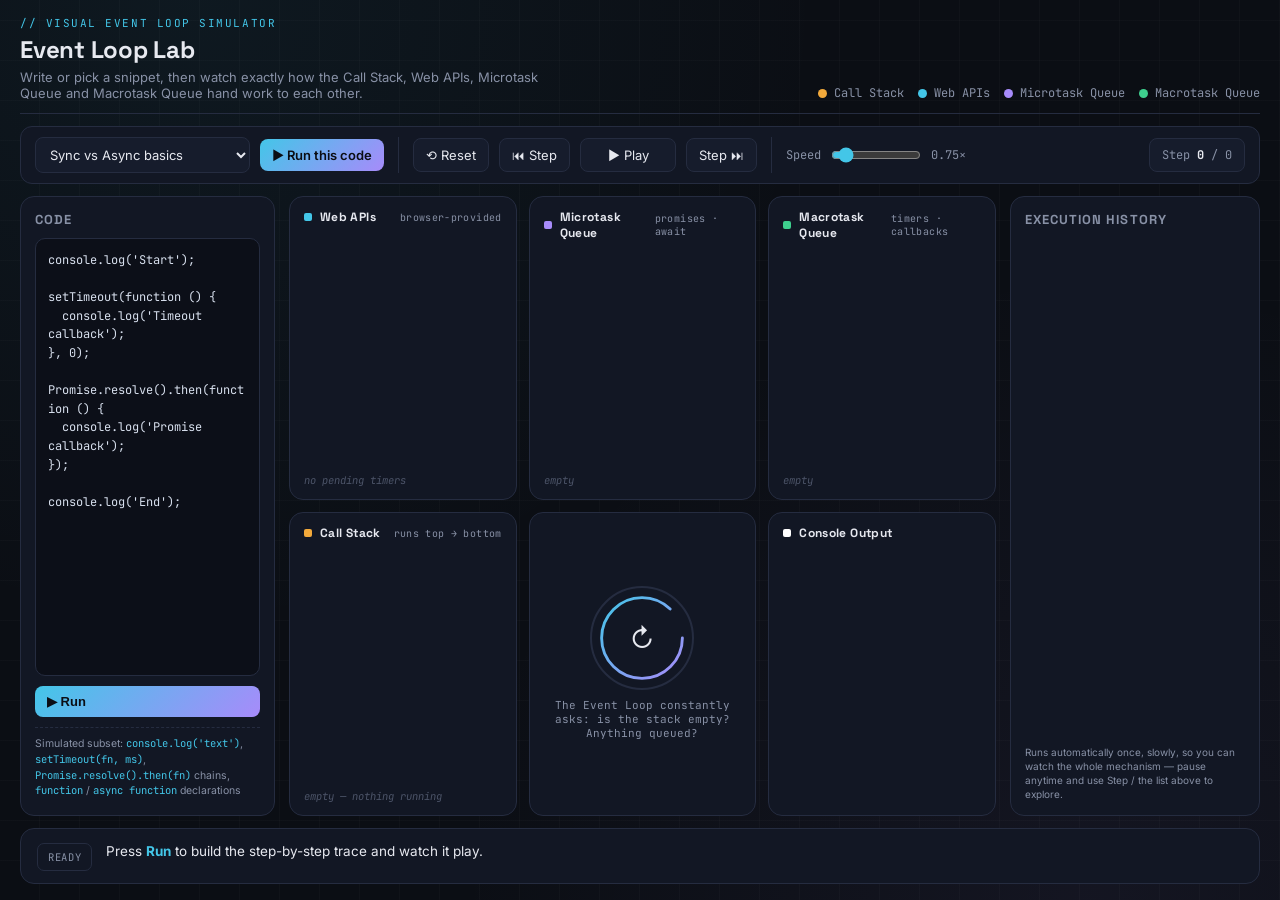
==== index.html @ ffc6bed0 "Event Loop" ====
<!DOCTYPE html>
<html lang="en">
<head>
<meta charset="UTF-8">
<meta name="viewport" content="width=device-width, initial-scale=1.0">
<title>Event Loop Lab — watch JavaScript run, one step at a time</title>
<link rel="icon" type="image/svg+xml" href="data:image/svg+xml,%3Csvg xmlns='http://www.w3.org/2000/svg' viewBox='0 0 64 64'%3E%3Crect width='64' height='64' rx='14' fill='%230B0E14'/%3E%3Cdefs%3E%3ClinearGradient id='g' x1='0' y1='0' x2='1' y2='1'%3E%3Cstop offset='0%25' stop-color='%2343C6E8'/%3E%3Cstop offset='100%25' stop-color='%23A78BFA'/%3E%3C/linearGradient%3E%3C/defs%3E%3Ccircle cx='32' cy='32' r='19' fill='none' stroke='url(%23g)' stroke-width='6' stroke-linecap='round' stroke-dasharray='88 30'/%3E%3Cpath d='M32 11 L40 19 L31 21 Z' fill='%23A78BFA'/%3E%3C/svg%3E">
<style>
@import url('https://fonts.googleapis.com/css2?family=Space+Grotesk:wght@500;600;700&family=Inter:wght@400;500;600&family=JetBrains+Mono:wght@400;500;600&display=swap');

:root{
  --bg:#0B0E14;
  --bg-grid: #0d111a;
  --panel:#121724;
  --panel-2:#161c2c;
  --line:#252c40;
  --text:#E7E9F0;
  --muted:#8891a6;
  --amber:#F2A93B;
  --amber-dim: rgba(242,169,59,0.14);
  --cyan:#43C6E8;
  --cyan-dim: rgba(67,198,232,0.14);
  --violet:#A78BFA;
  --violet-dim: rgba(167,139,250,0.14);
  --teal:#3ECF8E;
  --teal-dim: rgba(62,207,142,0.14);
  --pink:#F2617A;
  --pink-dim: rgba(242,97,122,0.14);
}

*{box-sizing:border-box;}
html,body{margin:0;padding:0;height:100%;}
body{
  background:
    radial-gradient(circle at 15% 0%, rgba(67,198,232,0.06), transparent 45%),
    radial-gradient(circle at 85% 100%, rgba(167,139,250,0.06), transparent 45%),
    repeating-linear-gradient(0deg, transparent 0 39px, rgba(255,255,255,0.02) 39px 40px),
    repeating-linear-gradient(90deg, transparent 0 39px, rgba(255,255,255,0.02) 39px 40px),
    var(--bg);
  color:var(--text);
  font-family:'Inter', sans-serif;
  height:100%;
  overflow:hidden;
  padding:16px 20px;
}

.app{max-width:1500px;margin:0 auto;height:100%;display:flex;flex-direction:column;min-height:0;}

/* ---------- header ---------- */
header.top{
  flex:none;
  display:flex;
  align-items:flex-end;
  justify-content:space-between;
  gap:20px;
  flex-wrap:wrap;
  margin-bottom:12px;
  border-bottom:1px solid var(--line);
  padding-bottom:12px;
}
.brand-eyebrow{
  font-family:'JetBrains Mono', monospace;
  font-size:11px;
  letter-spacing:.14em;
  text-transform:uppercase;
  color:var(--cyan);
  margin:0 0 4px;
}
h1{
  font-family:'Space Grotesk', sans-serif;
  font-size:24px;
  font-weight:700;
  margin:0 0 4px;
  letter-spacing:-0.01em;
}
.tagline{color:var(--muted);font-size:13px;max-width:560px;margin:0;}
.legend{display:flex;gap:14px;flex-wrap:wrap;}
.legend .item{display:flex;align-items:center;gap:7px;font-size:12px;color:var(--muted);font-family:'JetBrains Mono',monospace;}
.legend .dot{width:9px;height:9px;border-radius:50%;flex:none;}

/* ---------- toolbar ---------- */
.toolbar{
  flex:none;
  display:flex;
  align-items:center;
  gap:10px;
  flex-wrap:wrap;
  background:var(--panel);
  border:1px solid var(--line);
  border-radius:12px;
  padding:10px 14px;
  margin-bottom:12px;
}
.toolbar select, .toolbar button, .toolbar input[type=range]{
  font-family:'Inter', sans-serif;
}
select.example-select{
  background:var(--panel-2);
  color:var(--text);
  border:1px solid var(--line);
  border-radius:8px;
  padding:8px 10px;
  font-size:13px;
  max-width:230px;
}
.btn{
  background:var(--panel-2);
  color:var(--text);
  border:1px solid var(--line);
  border-radius:8px;
  padding:8px 12px;
  font-size:13px;
  cursor:pointer;
  display:flex;align-items:center;gap:6px;
  transition:border-color .15s, transform .1s, background .15s;
}
.btn:hover{border-color:var(--cyan);}
.btn:active{transform:scale(0.96);}
.btn:disabled{opacity:.35;cursor:not-allowed;}
.btn.primary{background:linear-gradient(135deg, var(--cyan), var(--violet));color:#0B0E14;font-weight:600;border:none;}
.btn.play{min-width:96px;justify-content:center;}
.toolbar .sep{width:1px;align-self:stretch;background:var(--line);margin:0 4px;}
.speed-wrap{display:flex;align-items:center;gap:8px;font-size:12px;color:var(--muted);font-family:'JetBrains Mono',monospace;}
.speed-wrap input[type=range]{accent-color:var(--cyan);width:90px;}
.step-counter{
  margin-left:auto;
  font-family:'JetBrains Mono', monospace;
  font-size:12px;
  color:var(--muted);
  background:var(--panel-2);
  border:1px solid var(--line);
  border-radius:8px;
  padding:8px 12px;
}
.step-counter b{color:var(--text);}

/* ---------- main layout ---------- */
.main-grid{
  flex:1;
  min-height:0;
  display:grid;
  grid-template-columns:255px 1fr 250px;
  gap:14px;
}
@media (max-width:1180px){
  .main-grid{grid-template-columns:225px 1fr 210px;}
}

.panel-card{
  background:var(--panel);
  border:1px solid var(--line);
  border-radius:14px;
  padding:14px;
  height:100%;
  min-height:0;
  display:flex;
  flex-direction:column;
}
.panel-card h3{
  flex:none;
  font-family:'Space Grotesk',sans-serif;
  font-size:13px;
  text-transform:uppercase;
  letter-spacing:.08em;
  color:var(--muted);
  margin:0 0 10px;
  display:flex;align-items:center;justify-content:space-between;
}

/* code panel */
textarea#codeInput{
  width:100%;
  flex:1;
  min-height:0;
  background:#0c0f18;
  color:#d8e0ee;
  border:1px solid var(--line);
  border-radius:10px;
  font-family:'JetBrains Mono', monospace;
  font-size:12px;
  line-height:1.55;
  padding:12px;
  resize:none;
  tab-size:2;
}
textarea#codeInput:focus{outline:none;border-color:var(--cyan);}
.code-actions{flex:none;display:flex;gap:8px;margin-top:10px;}
.supported-note{
  flex:none;
  margin-top:10px;
  font-size:10.5px;
  color:var(--muted);
  line-height:1.5;
  border-top:1px dashed var(--line);
  padding-top:8px;
  max-height:74px;
  overflow-y:auto;
}
.supported-note code{color:var(--cyan);font-family:'JetBrains Mono',monospace;}
.error-note{
  display:none;
  flex:none;
  margin-top:10px;
  background:var(--pink-dim);
  border:1px solid var(--pink);
  color:#ffd7dd;
  font-size:12px;
  border-radius:8px;
  padding:9px 11px;
}

/* ---------- stage ---------- */
.stage{
  height:100%;
  min-height:0;
  display:grid;
  grid-template-columns:1fr 1fr 1fr;
  grid-template-rows:1fr 1fr;
  gap:12px;
}
.zone{
  background:var(--panel);
  border:1px solid var(--line);
  border-radius:14px;
  padding:12px 14px 14px;
  position:relative;
  min-height:0;
  overflow:hidden;
  display:flex;
  flex-direction:column;
}
.zone::before{
  content:"";
  position:absolute; inset:0;
  opacity:0;
  transition:opacity .5s;
  pointer-events:none;
}
.zone.flash::before{
  opacity:1;
  animation:zoneFlash .7s ease-out;
}
@keyframes zoneFlash{
  0%{opacity:.55;}
  100%{opacity:0;}
}
.zone-callstack::before{background:radial-gradient(circle at 30% 30%, var(--amber-dim), transparent 70%);}
.zone-webapis::before{background:radial-gradient(circle at 30% 30%, var(--cyan-dim), transparent 70%);}
.zone-microtask::before{background:radial-gradient(circle at 30% 30%, var(--violet-dim), transparent 70%);}
.zone-macrotask::before{background:radial-gradient(circle at 30% 30%, var(--teal-dim), transparent 70%);}

.zone h4{
  flex:none;
  font-family:'Space Grotesk',sans-serif;
  font-size:12px;
  letter-spacing:.03em;
  margin:0 0 8px;
  display:flex;align-items:center;gap:8px;
  color:var(--text);
}
.zone h4 .sw{width:8px;height:8px;border-radius:2px;flex:none;}
.zone h4 small{color:var(--muted);font-weight:400;font-size:10px;margin-left:auto;font-family:'JetBrains Mono',monospace;}

.chip-list{
  display:flex;
  gap:7px;
  flex-wrap:wrap;
  align-content:flex-start;
  flex:1;
  min-height:0;
  overflow-y:auto;
  position:relative;
  z-index:1;
}
.chip-list.stack-list{flex-direction:column-reverse;align-items:stretch;flex-wrap:nowrap;}
.chip{
  font-family:'JetBrains Mono', monospace;
  font-size:11.5px;
  padding:7px 10px;
  border-radius:8px;
  border:1px solid;
  background:var(--panel-2);
  white-space:nowrap;
  overflow:hidden;
  text-overflow:ellipsis;
  transition:transform .25s ease, opacity .25s ease;
}
.chip.cs{border-color:var(--amber);color:var(--amber);}
.chip.wa{border-color:var(--cyan);color:var(--cyan);}
.chip.mt{border-color:var(--violet);color:var(--violet);}
.chip.mc{border-color:var(--teal);color:var(--teal);}
.chip-enter{animation:chipIn .32s ease-out;}
.chip-exit{animation:chipOut .32s ease-in forwards;}
@keyframes chipIn{from{opacity:0;transform:translateY(6px) scale(.9);} to{opacity:1;transform:none;}}
@keyframes chipOut{from{opacity:1;transform:none;} to{opacity:0;transform:translateY(-6px) scale(.85);}}

.empty-hint{
  position:absolute;
  left:14px; right:14px; bottom:12px;
  font-size:10.5px;
  color:#4c5468;
  font-family:'JetBrains Mono', monospace;
  font-style:italic;
  z-index:0;
  pointer-events:none;
}

/* event loop hub */
.zone-loop{display:flex;flex-direction:column;align-items:center;justify-content:center;text-align:center;}
.loop-hub{
  width:104px;height:104px;
  border-radius:50%;
  border:2px solid var(--line);
  display:flex;align-items:center;justify-content:center;
  position:relative;
  margin-bottom:8px;
}
.loop-hub svg{position:absolute;inset:0;width:100%;height:100%;}
.loop-hub .ring{
  fill:none;stroke:url(#loopGradient);stroke-width:3;stroke-linecap:round;
  stroke-dasharray:230;
  animation:ringspin 6s linear infinite;
  transform-origin:52px 52px;
}
.loop-hub.pulse .ring{animation-duration:.9s;}
@keyframes ringspin{to{transform:rotate(360deg);}}
.loop-glyph{font-size:26px;position:relative;z-index:2;}
.loop-label{font-family:'JetBrains Mono',monospace;font-size:11px;color:var(--muted);max-width:220px;}

/* console */
.console-out{
  font-family:'JetBrains Mono', monospace;
  font-size:11.5px;
  flex:1;
  min-height:0;
  overflow-y:auto;
  display:flex;flex-direction:column;gap:5px;
  position:relative;z-index:1;
}
.console-line{
  color:#c9d3e8;
  border-left:2px solid var(--line);
  padding:3px 8px;
}
.console-line.latest{border-left-color:var(--teal);animation:lineIn .4s ease-out;}
@keyframes lineIn{from{opacity:0;transform:translateX(-4px);}to{opacity:1;transform:none;}}
.console-line .idx{color:#4c5468;margin-right:6px;}

/* explanation bar */
.explain-bar{
  flex:none;
  margin-top:12px;
  background:var(--panel);
  border:1px solid var(--line);
  border-radius:14px;
  padding:12px 16px;
  display:flex;
  gap:14px;
  align-items:flex-start;
}
.explain-badge{
  flex:none;
  font-family:'JetBrains Mono',monospace;
  font-size:10.5px;
  text-transform:uppercase;
  letter-spacing:.06em;
  padding:6px 10px;
  border-radius:7px;
  border:1px solid var(--line);
  color:var(--muted);
  margin-top:2px;
}
.explain-text{font-size:13.5px;line-height:1.5;}
.explain-text b{color:var(--cyan);}

/* history — now a vertical in-frame column, no page scrolling needed */
.history-panel{grid-column:auto;}
.history-scroll{
  flex:1;
  min-height:0;
  display:flex;
  flex-direction:column;
  gap:6px;
  overflow-y:auto;
  padding-right:2px;
}
.history-item{
  flex:none;
  font-family:'JetBrains Mono',monospace;
  font-size:10.5px;
  line-height:1.4;
  padding:7px 9px;
  border-radius:8px;
  border:1px solid var(--line);
  background:var(--panel-2);
  color:var(--muted);
  cursor:pointer;
  white-space:normal;
  transition:border-color .15s, color .15s, background .15s;
}
.history-item:hover{border-color:var(--cyan);color:var(--text);}
.history-item.active{border-color:var(--cyan);color:var(--text);background:var(--cyan-dim);}
.history-item .h-idx{color:var(--cyan);margin-right:4px;}

.autoplay-note{
  flex:none;
  font-size:10px;
  color:var(--muted);
  margin-top:8px;
  line-height:1.4;
}

/* scrollbars, kept subtle and consistent everywhere */
.console-out::-webkit-scrollbar, .history-scroll::-webkit-scrollbar,
textarea#codeInput::-webkit-scrollbar, .chip-list::-webkit-scrollbar,
.supported-note::-webkit-scrollbar{width:6px;height:6px;}
.console-out::-webkit-scrollbar-thumb, .history-scroll::-webkit-scrollbar-thumb,
textarea#codeInput::-webkit-scrollbar-thumb, .chip-list::-webkit-scrollbar-thumb,
.supported-note::-webkit-scrollbar-thumb{background:var(--line);border-radius:4px;}

/* ---------- small screens: fall back to normal scrolling page ---------- */
@media (max-width:980px){
  html,body{height:auto;}
  body{overflow:auto;}
  .app{height:auto;display:block;}
  .main-grid{display:block;}
  .main-grid > *{margin-bottom:14px;}
  .panel-card{height:auto;}
  textarea#codeInput{min-height:220px;}
  .stage{height:auto;grid-template-columns:1fr;grid-template-rows:none;}
  .zone{min-height:150px;}
  .chip-list{max-height:160px;}
  .console-out{max-height:200px;}
  .history-scroll{max-height:260px;}
}
</style>
</head>
<body>
<div class="app">

  <header class="top">
    <div>
      <p class="brand-eyebrow">// visual event loop simulator</p>
      <h1>Event Loop Lab</h1>
      <p class="tagline">Write or pick a snippet, then watch exactly how the Call Stack, Web APIs, Microtask Queue and Macrotask Queue hand work to each other.</p>
    </div>
    <div class="legend">
      <div class="item"><span class="dot" style="background:var(--amber)"></span>Call Stack</div>
      <div class="item"><span class="dot" style="background:var(--cyan)"></span>Web APIs</div>
      <div class="item"><span class="dot" style="background:var(--violet)"></span>Microtask Queue</div>
      <div class="item"><span class="dot" style="background:var(--teal)"></span>Macrotask Queue</div>
    </div>
  </header>

  <div class="toolbar">
    <select class="example-select" id="exampleSelect"></select>
    <button class="btn primary" id="runBtn">▶ Run this code</button>
    <div class="sep"></div>
    <button class="btn" id="resetBtn" title="Back to step 0">⟲ Reset</button>
    <button class="btn" id="backBtn" title="Step back">⏮ Step</button>
    <button class="btn play" id="playBtn" title="Play / Pause">▶ Play</button>
    <button class="btn" id="fwdBtn" title="Step forward">Step ⏭</button>
    <div class="sep"></div>
    <div class="speed-wrap">
      Speed
      <input type="range" id="speedRange" min="0.5" max="3" step="0.25" value="0.75">
      <span id="speedLabel">0.75×</span>
    </div>
    <div class="step-counter">Step <b id="stepNow">0</b> / <span id="stepTotal">0</span></div>
  </div>

  <div class="main-grid">
    <div class="panel-card">
      <h3>Code</h3>
      <textarea id="codeInput" spellcheck="false"></textarea>
      <div class="code-actions">
        <button class="btn primary" id="runBtn2" style="flex:1;">▶ Run</button>
      </div>
      <div class="error-note" id="errorNote"></div>
      <div class="supported-note">
        Simulated subset: <code>console.log('text')</code>, <code>setTimeout(fn, ms)</code>, <code>Promise.resolve().then(fn)</code> chains,
        <code>function</code> / <code>async function</code> declarations called as <code>name()</code>, and a single <code>await</code> per async function.
        Variables inside <code>console.log</code> are shown as written, not evaluated.
      </div>
    </div>

    <div class="stage">
      <div class="zone zone-webapis">
        <h4><span class="sw" style="background:var(--cyan)"></span>Web APIs<small>browser-provided</small></h4>
        <div class="chip-list" id="waList"></div>
        <div class="empty-hint" id="waEmpty">no pending timers</div>
      </div>
      <div class="zone zone-microtask">
        <h4><span class="sw" style="background:var(--violet)"></span>Microtask Queue<small>promises · await</small></h4>
        <div class="chip-list" id="mtList"></div>
        <div class="empty-hint" id="mtEmpty">empty</div>
      </div>
      <div class="zone zone-macrotask">
        <h4><span class="sw" style="background:var(--teal)"></span>Macrotask Queue<small>timers · callbacks</small></h4>
        <div class="chip-list" id="mcList"></div>
        <div class="empty-hint" id="mcEmpty">empty</div>
      </div>

      <div class="zone zone-callstack">
        <h4><span class="sw" style="background:var(--amber)"></span>Call Stack<small>runs top → bottom</small></h4>
        <div class="chip-list stack-list" id="csList"></div>
        <div class="empty-hint" id="csEmpty">empty — nothing running</div>
      </div>
      <div class="zone zone-loop">
        <div class="loop-hub" id="loopHub">
          <svg viewBox="0 0 104 104">
            <defs>
              <linearGradient id="loopGradient" x1="0" y1="0" x2="1" y2="1">
                <stop offset="0%" stop-color="#43C6E8"/>
                <stop offset="100%" stop-color="#A78BFA"/>
              </linearGradient>
            </defs>
            <circle class="ring" cx="52" cy="52" r="42"></circle>
          </svg>
          <div class="loop-glyph">↻</div>
        </div>
        <div class="loop-label" id="loopLabel">The Event Loop constantly asks: is the stack empty? Anything queued?</div>
      </div>
      <div class="zone zone-console">
        <h4><span class="sw" style="background:#fff"></span>Console Output</h4>
        <div class="console-out" id="consoleOut"></div>
      </div>
    </div>

    <div class="panel-card history-panel">
      <h3>Execution history</h3>
      <div class="history-scroll" id="historyScroll"></div>
      <div class="autoplay-note">Runs automatically once, slowly, so you can watch the whole mechanism — pause anytime and use Step / the list above to explore.</div>
    </div>
  </div>

  <div class="explain-bar">
    <div class="explain-badge" id="explainBadge">Ready</div>
    <div class="explain-text" id="explainText">Pick an example or write your own code, then hit <b>Run</b> to build the step-by-step trace.</div>
  </div>
</div>

<script>
/* ======================================================================
   1. EXAMPLE SNIPPETS
   ====================================================================== */
const examples = [
  {
    name: "Sync vs Async basics",
    code:
`console.log('Start');

setTimeout(function () {
  console.log('Timeout callback');
}, 0);

Promise.resolve().then(function () {
  console.log('Promise callback');
});

console.log('End');`
  },
  {
    name: "Two timers, different delays",
    code:
`console.log('Script start');

setTimeout(function () {
  console.log('Timer A (100ms)');
}, 100);

setTimeout(function () {
  console.log('Timer B (0ms)');
}, 0);

Promise.resolve().then(function () {
  console.log('Promise 1');
});

console.log('Script end');`
  },
  {
    name: "Chained .then() microtasks",
    code:
`console.log('Start');

Promise.resolve().then(function () {
  console.log('then #1');
}).then(function () {
  console.log('then #2');
}).then(function () {
  console.log('then #3');
});

setTimeout(function () {
  console.log('Timeout callback');
}, 0);

console.log('End');`
  },
  {
    name: "async / await flow",
    code:
`console.log('A: script start');

function slow() {
  console.log('B: slow() called');
}

async function main() {
  console.log('C: main() start');
  slow();
  await null;
  console.log('D: main() after await');
}

main();

console.log('E: script end');`
  },
  {
    name: "Everything at once",
    code:
`console.log('1');

setTimeout(function () {
  console.log('2 (timeout)');
}, 0);

Promise.resolve().then(function () {
  console.log('3 (promise)');
}).then(function () {
  console.log('4 (promise chain)');
});

async function task() {
  console.log('5 (async, before await)');
  await null;
  console.log('6 (async, after await)');
}

task();

console.log('7 (sync end)');`
  }
];

/* ======================================================================
   2. TINY, STRING-AWARE PARSER HELPERS
   ====================================================================== */
function findMatchingClose(str, openIdx, openCh, closeCh){
  let depth = 1, i = openIdx + 1, inStr = null;
  while (i < str.length && depth > 0){
    const c = str[i];
    if (inStr){
      if (c === '\\'){ i += 2; continue; }
      if (c === inStr) inStr = null;
      i++; continue;
    }
    if (c === '"' || c === "'" || c === '`'){ inStr = c; i++; continue; }
    if (c === openCh) depth++;
    else if (c === closeCh) depth--;
    i++;
  }
  return i - 1;
}

function splitStatements(code){
  const stmts = [];
  let depth = 0, current = '', inStr = null;
  for (let i = 0; i < code.length; i++){
    const c = code[i];
    if (inStr){
      current += c;
      if (c === '\\'){ current += code[++i] || ''; continue; }
      if (c === inStr) inStr = null;
      continue;
    }
    if (c === '"' || c === "'" || c === '`'){ inStr = c; current += c; continue; }
    if (c === '{' || c === '(' || c === '[') depth++;
    if (c === '}' || c === ')' || c === ']') depth--;
    current += c;
    if (c === ';' && depth === 0){
      const t = current.trim();
      if (t) stmts.push(t);
      current = '';
    } else if (c === '}' && depth === 0){
      let j = i + 1;
      while (j < code.length && /\s/.test(code[j])) j++;
      if (code[j] === '.' || code[j] === ')') continue; // part of a chained call
      const t = current.trim();
      if (t) stmts.push(t);
      current = '';
    }
  }
  const rest = current.trim();
  if (rest) stmts.push(rest);
  return stmts;
}

function matchNamedCall(stmt, name){
  const s = stmt.trim();
  if (!s.startsWith(name + '(')) return null;
  const openIdx = name.length;
  const closeIdx = findMatchingClose(s, openIdx, '(', ')');
  return { argsStr: s.slice(openIdx + 1, closeIdx) };
}

function splitArgs(s){
  const args = [];
  let depth = 0, current = '', inStr = null;
  for (let i = 0; i < s.length; i++){
    const c = s[i];
    if (inStr){
      current += c;
      if (c === '\\'){ current += s[++i] || ''; continue; }
      if (c === inStr) inStr = null;
      continue;
    }
    if (c === '"' || c === "'" || c === '`'){ inStr = c; current += c; continue; }
    if ('([{'.includes(c)) depth++;
    if (')]}'.includes(c)) depth--;
    if (c === ',' && depth === 0){ args.push(current.trim()); current = ''; continue; }
    current += c;
  }
  if (current.trim()) args.push(current.trim());
  return args;
}

function parseCallbackBody(argStr){
  argStr = (argStr || '').trim();
  let m = argStr.match(/^\(?\s*([^()=]*?)\s*\)?\s*=>\s*([\s\S]*)$/);
  if (m){
    let body = m[2].trim();
    if (body.startsWith('{')){
      const inner = body.slice(1, body.lastIndexOf('}'));
      return splitStatements(inner);
    }
    return [body.replace(/;$/, '')];
  }
  m = argStr.match(/^function\s*\(([^)]*)\)\s*\{([\s\S]*)\}$/);
  if (m) return splitStatements(m[2]);
  return [];
}

function isPromiseThenChain(stmt){
  return /^Promise\.(resolve|reject)\s*\(/.test(stmt.trim()) && stmt.includes('.then(');
}

function parseThenChain(stmt){
  let s = stmt.trim().replace(/;$/, '');
  let i = 0;
  const m = s.match(/^Promise\.(resolve|reject)\s*\(/);
  if (m){
    const openIdx = m[0].length - 1;
    i = findMatchingClose(s, openIdx, '(', ')') + 1;
  }
  const chain = [];
  while (true){
    const thenIdx = s.indexOf('.then(', i);
    if (thenIdx < 0) break;
    const openIdx = thenIdx + 5;
    const closeIdx = findMatchingClose(s, openIdx, '(', ')');
    chain.push(parseCallbackBody(s.slice(openIdx + 1, closeIdx)));
    i = closeIdx + 1;
  }
  return chain;
}

function evalLogArg(argStr){
  const t = (argStr || '').trim();
  const m = t.match(/^(['"`])([\s\S]*)\1$/);
  return m ? m[2] : t;
}

function extractFunctions(code){
  const stmts = splitStatements(code);
  const functions = {};
  const mainStmts = [];
  for (const s of stmts){
    let m = s.match(/^async\s+function\s+([A-Za-z_$][\w$]*)\s*\(([^)]*)\)\s*\{([\s\S]*)\}$/);
    if (m){ functions[m[1]] = { isAsync: true, body: splitStatements(m[3]) }; continue; }
    m = s.match(/^function\s+([A-Za-z_$][\w$]*)\s*\(([^)]*)\)\s*\{([\s\S]*)\}$/);
    if (m){ functions[m[1]] = { isAsync: false, body: splitStatements(m[3]) }; continue; }
    mainStmts.push(s);
  }
  return { functions, mainStmts };
}

function validateSyntax(code){
  if (!code || !code.trim()){
    throw new Error('The code editor is empty — write or paste some JavaScript first.');
  }
  const openers = { '(': ')', '[': ']', '{': '}' };
  const closers = { ')': '(', ']': '[', '}': '{' };
  const stackChars = [];
  let inStr = null;
  for (let i = 0; i < code.length; i++){
    const c = code[i];
    if (inStr){
      if (c === '\\'){ i++; continue; }
      if (c === inStr) inStr = null;
      continue;
    }
    if (c === '"' || c === "'" || c === '`'){ inStr = c; continue; }
    if (openers[c]) stackChars.push(c);
    else if (closers[c]){
      const top = stackChars.pop();
      if (top !== closers[c]){
        throw new Error(`Found an unexpected "${c}" — check that every ( [ { has a matching ) ] }.`);
      }
    }
  }
  if (inStr){
    throw new Error('A string is missing its closing quote — check your \' " or ` marks.');
  }
  if (stackChars.length){
    const missing = openers[stackChars[stackChars.length - 1]];
    throw new Error(`Missing a closing "${missing}" somewhere — check that every ( [ { is closed.`);
  }
}

/* ======================================================================
   3. THE SIMULATOR / SCHEDULER
   ====================================================================== */
let stack, webApis, microtaskQ, macrotaskQ, output, steps;
let microtaskRunners, webApiRunners, macrotaskRunners, functionsMap, uidCounter;

function uid(prefix){ return prefix + '_' + (uidCounter++); }

function snapshot(desc, type){
  if (steps.length > 400){
    throw new Error('Simulation stopped — this code looks like it might loop forever. Try simplifying it.');
  }
  steps.push({
    desc, type,
    stack: stack.map(f => ({ ...f })),
    webApis: webApis.map(f => ({ ...f })),
    microtaskQ: microtaskQ.map(f => ({ ...f })),
    macrotaskQ: macrotaskQ.map(f => ({ ...f })),
    output: output.slice()
  });
}

function enqueueMicrotask(label, runFn){
  const id = uid('mt');
  microtaskQ.push({ id, label });
  microtaskRunners.set(id, runFn);
  snapshot(`"${label}" is added to the Microtask Queue.`, 'schedule-microtask');
}

function enqueueMacrotaskViaTimer(label, delay, runFn){
  const id = uid('api');
  webApis.push({ id, label, delay });
  webApiRunners.set(id, runFn);
  snapshot(`setTimeout hands "${label}" to the Web APIs — the browser starts a ${delay}ms timer.`, 'schedule-timer');
}

function runFrame(label, stmts){
  stack.push({ id: uid('f'), label });
  snapshot(`"${label}" begins running on the Call Stack.`, 'push');
  execStatements(stmts, { label, isAsync: false });
  stack.pop();
  snapshot(`"${label}" finishes and is popped off the Call Stack.`, 'pop');
}

function scheduleThenChain(chain, idx){
  if (idx >= chain.length) return;
  const label = `.then #${idx + 1}`;
  enqueueMicrotask(label, () => {
    runFrame(label, chain[idx]);
    scheduleThenChain(chain, idx + 1);
  });
}

function callFunction(name){
  const fn = functionsMap[name];
  stack.push({ id: uid('f'), label: name + '()' });
  snapshot(`"${name}()" is called and pushed onto the Call Stack.`, 'push');
  const suspended = execStatements(fn.body, { label: name + '()', isAsync: fn.isAsync });
  if (!suspended){
    stack.pop();
    snapshot(`"${name}()" finishes and is popped off the Call Stack.`, 'pop');
  }
}

function suspendAndContinue(ctx, remaining){
  const label = ctx.label;
  snapshot(`"${label}" reaches an 'await'. It must pause here until the awaited value settles.`, 'await-hit');
  enqueueMicrotask(label + ' (resume)', () => {
    stack.push({ id: uid('f'), label });
    snapshot(`"${label}" resumes on the Call Stack after the awaited value settles.`, 'push');
    const suspendedAgain = execStatements(remaining, ctx);
    if (!suspendedAgain){
      stack.pop();
      snapshot(`"${label}" completes and is popped off the Call Stack.`, 'pop');
    }
  });
  stack.pop();
  snapshot(`"${label}" suspends and is popped off the Call Stack; the rest of it is queued as a microtask.`, 'pop');
}

function execOne(stmt, ctx){
  stmt = stmt.trim();
  if (!stmt) return;

  const cl = matchNamedCall(stmt, 'console.log');
  if (cl){
    const text = evalLogArg(cl.argsStr);
    output.push(text);
    snapshot(`Runs console.log(${cl.argsStr}) — synchronous, so it prints immediately.`, 'log');
    return;
  }

  const st = matchNamedCall(stmt, 'setTimeout');
  if (st){
    const args = splitArgs(st.argsStr);
    const cbStmts = parseCallbackBody(args[0] || '');
    const delay = parseInt(args[1], 10) || 0;
    const label = `setTimeout ${delay}ms`;
    enqueueMacrotaskViaTimer(label, delay, () => runFrame(label, cbStmts));
    return;
  }

  if (isPromiseThenChain(stmt)){
    scheduleThenChain(parseThenChain(stmt), 0);
    return;
  }

  const callM = stmt.match(/^([A-Za-z_$][\w$]*)\s*\(\s*\)\s*;?$/);
  if (callM && functionsMap[callM[1]]){
    callFunction(callM[1]);
    return;
  }

  snapshot(`Runs: ${stmt.length > 70 ? stmt.slice(0, 70) + '…' : stmt}`, 'other');
}

function execStatements(stmts, ctx){
  for (let i = 0; i < stmts.length; i++){
    const stmt = stmts[i].trim();
    if (ctx.isAsync && /^(?:const|let|var)\s+[\w$]+\s*=\s*await\b|^await\b/.test(stmt)){
      suspendAndContinue(ctx, stmts.slice(i + 1));
      return true;
    }
    execOne(stmt, ctx);
  }
  return false;
}

function eventLoop(){
  let guard = 0;
  while (true){
    guard++;
    if (guard > 1000) throw new Error('Simulation stopped — the event loop seems stuck repeating. Try simplifying the code.');

    if (microtaskQ.length){
      snapshot('The Call Stack is empty, so the Event Loop drains the entire Microtask Queue before anything else.', 'tick');
      while (microtaskQ.length){
        const task = microtaskQ.shift();
        const runner = microtaskRunners.get(task.id);
        microtaskRunners.delete(task.id);
        snapshot(`"${task.label}" is taken off the Microtask Queue and runs on the Call Stack.`, 'dequeue-microtask');
        runner();
      }
      continue;
    }
    if (!macrotaskQ.length && webApis.length){
      webApis.sort((a, b) => a.delay - b.delay);
      const timer = webApis.shift();
      const fn = webApiRunners.get(timer.id);
      webApiRunners.delete(timer.id);
      macrotaskRunners.set(timer.id, fn);
      macrotaskQ.push({ id: timer.id, label: timer.label });
      snapshot(`"${timer.label}"'s timer elapses (${timer.delay}ms). Its callback moves from Web APIs to the Macrotask Queue.`, 'timer-fire');
      continue;
    }
    if (macrotaskQ.length){
      const task = macrotaskQ.shift();
      const runner = macrotaskRunners.get(task.id);
      macrotaskRunners.delete(task.id);
      snapshot(`"${task.label}" is taken off the Macrotask Queue and runs on the Call Stack.`, 'dequeue-macrotask');
      runner();
      continue;
    }
    break;
  }
  snapshot('All queues and the Call Stack are empty — execution is complete.', 'done');
}

function simulate(code){
  stack = []; webApis = []; microtaskQ = []; macrotaskQ = []; output = []; steps = [];
  microtaskRunners = new Map(); webApiRunners = new Map(); macrotaskRunners = new Map();
  functionsMap = {}; uidCounter = 0;

  const { functions, mainStmts } = extractFunctions(code);
  functionsMap = functions;

  stack.push({ id: uid('f'), label: 'Script (global)' });
  snapshot('The script starts. Its global code is pushed onto the Call Stack as the first frame.', 'push');
  execStatements(mainStmts, { label: 'Script (global)', isAsync: false });
  stack.pop();
  snapshot('No synchronous code is left in the global scope — the Call Stack is now empty.', 'pop');

  eventLoop();
  return steps;
}

/* ======================================================================
   4. UI WIRING
   ====================================================================== */
const el = id => document.getElementById(id);
const codeInput = el('codeInput');
const exampleSelect = el('exampleSelect');
const errorNote = el('errorNote');

let trace = [];
let currentIndex = -1;
let playing = false;
let playTimer = null;
let speed = 0.75;
const BASE_INTERVAL = 1500;
let autoplayTimer = null;

const typeInfo = {
  'push':               { label: 'Call Stack',       color: 'var(--amber)', zone: 'zone-callstack' },
  'pop':                { label: 'Call Stack',       color: 'var(--amber)', zone: 'zone-callstack' },
  'await-hit':          { label: 'Call Stack',       color: 'var(--amber)', zone: 'zone-callstack' },
  'log':                { label: 'Console',          color: '#ffffff',      zone: 'zone-console' },
  'schedule-timer':     { label: 'Web APIs',         color: 'var(--cyan)',  zone: 'zone-webapis' },
  'timer-fire':         { label: 'Timer Fired',      color: 'var(--cyan)',  zone: 'zone-macrotask' },
  'schedule-microtask': { label: 'Microtask Queue',  color: 'var(--violet)',zone: 'zone-microtask' },
  'dequeue-microtask':  { label: 'Microtask Queue',  color: 'var(--violet)',zone: 'zone-microtask' },
  'dequeue-macrotask':  { label: 'Macrotask Queue',  color: 'var(--teal)',  zone: 'zone-macrotask' },
  'tick':               { label: 'Event Loop',       color: '#8891a6',      zone: 'zone-loop' },
  'done':               { label: 'Complete',         color: 'var(--teal)',  zone: 'zone-loop' },
  'other':              { label: 'Statement',        color: '#8891a6',      zone: 'zone-callstack' }
};

function populateExamples(){
  exampleSelect.innerHTML = examples.map((e, i) => `<option value="${i}">${e.name}</option>`).join('');
}

function loadExample(idx){
  clearTimeout(autoplayTimer);
  stopPlaying();
  codeInput.value = examples[idx].code;
  trace = [];
  currentIndex = -1;
  errorNote.style.display = 'none';
  renderHistory();
  clearStage();
}

function clearStage(){
  ['csList', 'waList', 'mtList', 'mcList'].forEach(id => { el(id).innerHTML = ''; });
  el('csEmpty').style.display = 'block';
  el('waEmpty').style.display = 'block';
  el('mtEmpty').style.display = 'block';
  el('mcEmpty').style.display = 'block';
  el('consoleOut').innerHTML = '';
  const badge = el('explainBadge');
  badge.textContent = 'Ready';
  badge.style.color = 'var(--muted)';
  badge.style.borderColor = 'var(--line)';
  el('explainText').innerHTML = 'Press <b>Run</b> to build the step-by-step trace and watch it play.';
  el('loopLabel').textContent = 'The Event Loop constantly asks: is the stack empty? Anything queued?';
  updateCounters();
}

function runSimulation(){
  stopPlaying();
  clearTimeout(autoplayTimer);
  try{
    validateSyntax(codeInput.value);
    trace = simulate(codeInput.value);
    errorNote.style.display = 'none';
  }catch(e){
    trace = [];
    currentIndex = -1;
    clearStage();
    errorNote.textContent = '⚠ ' + e.message;
    errorNote.style.display = 'block';
    renderHistory();
    updateCounters();
    return;
  }
  currentIndex = 0;
  renderHistory();
  renderStepAt(0, false);
  // Play the whole mechanism through once automatically, slowly and smoothly,
  // so the person can just watch before taking the controls themselves.
  if (trace.length > 1){
    autoplayTimer = setTimeout(() => startPlaying(), 700);
  }
}

/* ---- diffed chip rendering ---- */
function diffRenderZone(containerId, emptyId, items, chipClass){
  const container = el(containerId);
  const existing = new Map();
  container.querySelectorAll('[data-id]').forEach(node => existing.set(node.dataset.id, node));
  const wanted = new Set(items.map(it => it.id));

  existing.forEach((node, id) => {
    if (!wanted.has(id)){
      node.classList.add('chip-exit');
      setTimeout(() => node.remove(), 320);
    }
  });

  items.forEach(it => {
    let node = existing.get(it.id);
    if (!node){
      node = document.createElement('div');
      node.className = 'chip ' + chipClass + ' chip-enter';
      node.dataset.id = it.id;
      container.appendChild(node);
    }
    node.textContent = it.label + (it.delay !== undefined ? ` (${it.delay}ms)` : '');
    container.appendChild(node); // reorders into place
  });

  el(emptyId).style.display = items.length ? 'none' : 'block';
}

function renderConsole(outputArr){
  const box = el('consoleOut');
  box.innerHTML = outputArr.map((line, i) =>
    `<div class="console-line${i === outputArr.length - 1 ? ' latest' : ''}"><span class="idx">${i + 1}</span>${escapeHtml(line)}</div>`
  ).join('');
  box.scrollTop = box.scrollHeight;
}

function escapeHtml(s){
  return String(s).replace(/[&<>]/g, c => ({'&':'&amp;','<':'&lt;','>':'&gt;'}[c]));
}

function flashZone(zoneClass){
  document.querySelectorAll('.zone').forEach(z => z.classList.remove('flash'));
  if (!zoneClass) return;
  const zone = document.querySelector('.' + zoneClass);
  if (!zone) return;
  void zone.offsetWidth;
  zone.classList.add('flash');
}

function pulseHub(){
  const hub = el('loopHub');
  hub.classList.remove('pulse');
  void hub.offsetWidth;
  hub.classList.add('pulse');
  setTimeout(() => hub.classList.remove('pulse'), 900);
}

function renderStepAt(idx, animate){
  const step = trace[idx];
  if (!step) return;

  diffRenderZone('csList', 'csEmpty', step.stack, 'cs');
  diffRenderZone('waList', 'waEmpty', step.webApis, 'wa');
  diffRenderZone('mtList', 'mtEmpty', step.microtaskQ, 'mt');
  diffRenderZone('mcList', 'mcEmpty', step.macrotaskQ, 'mc');
  renderConsole(step.output);

  const info = typeInfo[step.type] || { label: step.type, color: '#8891a6', zone: null };
  const badge = el('explainBadge');
  badge.textContent = info.label;
  badge.style.color = info.color;
  badge.style.borderColor = info.color;
  el('explainText').textContent = step.desc;
  el('loopLabel').textContent = step.desc;

  if (animate){
    flashZone(info.zone);
    if (['dequeue-microtask','dequeue-macrotask','timer-fire','tick'].includes(step.type)) pulseHub();
  }

  updateCounters();
  highlightHistory(idx);
}

function updateCounters(){
  el('stepNow').textContent = currentIndex + 1 > 0 ? currentIndex + 1 : 0;
  el('stepTotal').textContent = trace.length;
}

function renderHistory(){
  const wrap = el('historyScroll');
  wrap.innerHTML = trace.map((s, i) =>
    `<div class="history-item" data-idx="${i}"><span class="h-idx">${i + 1}.</span>${escapeHtml(s.desc)}</div>`
  ).join('');
  wrap.querySelectorAll('.history-item').forEach(node => {
    node.addEventListener('click', () => {
      clearTimeout(autoplayTimer);
      stopPlaying();
      currentIndex = parseInt(node.dataset.idx, 10);
      renderStepAt(currentIndex, true);
    });
  });
  highlightHistory(currentIndex);
}

function highlightHistory(idx){
  document.querySelectorAll('.history-item').forEach(node => {
    node.classList.toggle('active', parseInt(node.dataset.idx, 10) === idx);
  });
  const active = document.querySelector('.history-item.active');
  if (active) active.scrollIntoView({ inline: 'center', block: 'nearest', behavior: 'smooth' });
}

/* ---- transport controls ---- */
function stepForward(){
  if (currentIndex < trace.length - 1){
    currentIndex++;
    renderStepAt(currentIndex, true);
  } else {
    stopPlaying();
  }
}
function stepBack(){
  if (currentIndex > 0){
    currentIndex--;
    renderStepAt(currentIndex, true);
  }
}
function stopPlaying(){
  playing = false;
  clearTimeout(playTimer);
  el('playBtn').textContent = '▶ Play';
}
function startPlaying(){
  if (!trace.length) return;
  if (currentIndex >= trace.length - 1) currentIndex = 0;
  playing = true;
  el('playBtn').textContent = '⏸ Pause';
  tick();
}
function tick(){
  if (!playing) return;
  renderStepAt(currentIndex, true);
  if (currentIndex >= trace.length - 1){
    stopPlaying();
    return;
  }
  playTimer = setTimeout(() => {
    currentIndex++;
    tick();
  }, BASE_INTERVAL / speed);
}
function togglePlay(){
  if (playing) stopPlaying(); else startPlaying();
}

/* ---- events ---- */
populateExamples();
exampleSelect.addEventListener('change', e => loadExample(parseInt(e.target.value, 10)));
el('runBtn').addEventListener('click', runSimulation);
el('runBtn2').addEventListener('click', runSimulation);
el('resetBtn').addEventListener('click', () => { clearTimeout(autoplayTimer); stopPlaying(); currentIndex = trace.length ? 0 : -1; if (trace.length) renderStepAt(0, false); });
el('backBtn').addEventListener('click', () => { clearTimeout(autoplayTimer); stopPlaying(); stepBack(); });
el('fwdBtn').addEventListener('click', () => { clearTimeout(autoplayTimer); stopPlaying(); stepForward(); });
el('playBtn').addEventListener('click', () => { clearTimeout(autoplayTimer); togglePlay(); });
el('speedRange').addEventListener('input', e => {
  speed = parseFloat(e.target.value);
  el('speedLabel').textContent = speed + '×';
});

loadExample(0);
</script>
</body>
</html>
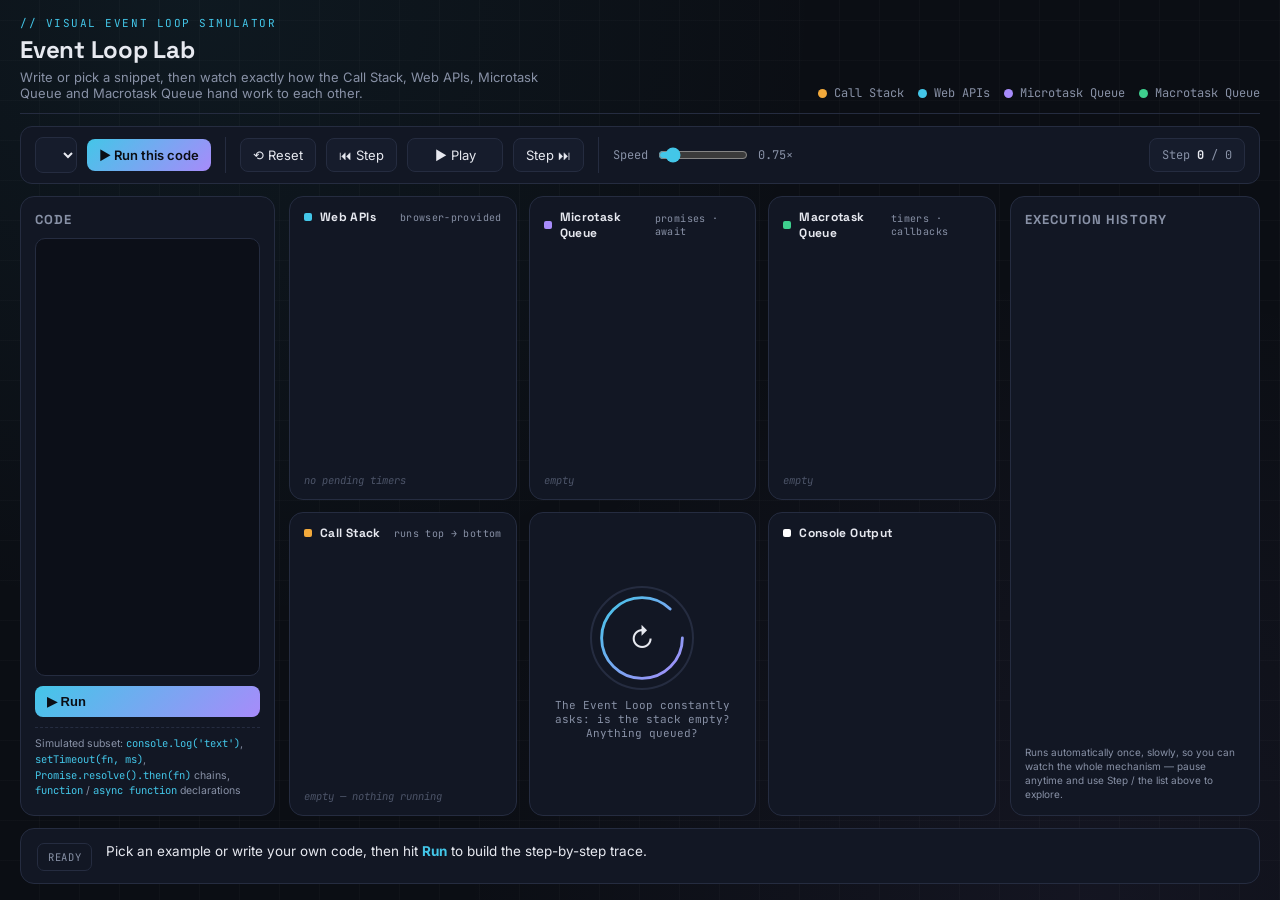
==== commit cbb0f559: "Refactor: Split index.html into HTML, CSS, and JS files" ====
--- a/index.html
+++ b/index.html
@@ -5,435 +5,7 @@
 <meta name="viewport" content="width=device-width, initial-scale=1.0">
 <title>Event Loop Lab — watch JavaScript run, one step at a time</title>
 <link rel="icon" type="image/svg+xml" href="data:image/svg+xml,%3Csvg xmlns='http://www.w3.org/2000/svg' viewBox='0 0 64 64'%3E%3Crect width='64' height='64' rx='14' fill='%230B0E14'/%3E%3Cdefs%3E%3ClinearGradient id='g' x1='0' y1='0' x2='1' y2='1'%3E%3Cstop offset='0%25' stop-color='%2343C6E8'/%3E%3Cstop offset='100%25' stop-color='%23A78BFA'/%3E%3C/linearGradient%3E%3C/defs%3E%3Ccircle cx='32' cy='32' r='19' fill='none' stroke='url(%23g)' stroke-width='6' stroke-linecap='round' stroke-dasharray='88 30'/%3E%3Cpath d='M32 11 L40 19 L31 21 Z' fill='%23A78BFA'/%3E%3C/svg%3E">
-<style>
-@import url('https://fonts.googleapis.com/css2?family=Space+Grotesk:wght@500;600;700&family=Inter:wght@400;500;600&family=JetBrains+Mono:wght@400;500;600&display=swap');
-
-:root{
-  --bg:#0B0E14;
-  --bg-grid: #0d111a;
-  --panel:#121724;
-  --panel-2:#161c2c;
-  --line:#252c40;
-  --text:#E7E9F0;
-  --muted:#8891a6;
-  --amber:#F2A93B;
-  --amber-dim: rgba(242,169,59,0.14);
-  --cyan:#43C6E8;
-  --cyan-dim: rgba(67,198,232,0.14);
-  --violet:#A78BFA;
-  --violet-dim: rgba(167,139,250,0.14);
-  --teal:#3ECF8E;
-  --teal-dim: rgba(62,207,142,0.14);
-  --pink:#F2617A;
-  --pink-dim: rgba(242,97,122,0.14);
-}
-
-*{box-sizing:border-box;}
-html,body{margin:0;padding:0;height:100%;}
-body{
-  background:
-    radial-gradient(circle at 15% 0%, rgba(67,198,232,0.06), transparent 45%),
-    radial-gradient(circle at 85% 100%, rgba(167,139,250,0.06), transparent 45%),
-    repeating-linear-gradient(0deg, transparent 0 39px, rgba(255,255,255,0.02) 39px 40px),
-    repeating-linear-gradient(90deg, transparent 0 39px, rgba(255,255,255,0.02) 39px 40px),
-    var(--bg);
-  color:var(--text);
-  font-family:'Inter', sans-serif;
-  height:100%;
-  overflow:hidden;
-  padding:16px 20px;
-}
-
-.app{max-width:1500px;margin:0 auto;height:100%;display:flex;flex-direction:column;min-height:0;}
-
-/* ---------- header ---------- */
-header.top{
-  flex:none;
-  display:flex;
-  align-items:flex-end;
-  justify-content:space-between;
-  gap:20px;
-  flex-wrap:wrap;
-  margin-bottom:12px;
-  border-bottom:1px solid var(--line);
-  padding-bottom:12px;
-}
-.brand-eyebrow{
-  font-family:'JetBrains Mono', monospace;
-  font-size:11px;
-  letter-spacing:.14em;
-  text-transform:uppercase;
-  color:var(--cyan);
-  margin:0 0 4px;
-}
-h1{
-  font-family:'Space Grotesk', sans-serif;
-  font-size:24px;
-  font-weight:700;
-  margin:0 0 4px;
-  letter-spacing:-0.01em;
-}
-.tagline{color:var(--muted);font-size:13px;max-width:560px;margin:0;}
-.legend{display:flex;gap:14px;flex-wrap:wrap;}
-.legend .item{display:flex;align-items:center;gap:7px;font-size:12px;color:var(--muted);font-family:'JetBrains Mono',monospace;}
-.legend .dot{width:9px;height:9px;border-radius:50%;flex:none;}
-
-/* ---------- toolbar ---------- */
-.toolbar{
-  flex:none;
-  display:flex;
-  align-items:center;
-  gap:10px;
-  flex-wrap:wrap;
-  background:var(--panel);
-  border:1px solid var(--line);
-  border-radius:12px;
-  padding:10px 14px;
-  margin-bottom:12px;
-}
-.toolbar select, .toolbar button, .toolbar input[type=range]{
-  font-family:'Inter', sans-serif;
-}
-select.example-select{
-  background:var(--panel-2);
-  color:var(--text);
-  border:1px solid var(--line);
-  border-radius:8px;
-  padding:8px 10px;
-  font-size:13px;
-  max-width:230px;
-}
-.btn{
-  background:var(--panel-2);
-  color:var(--text);
-  border:1px solid var(--line);
-  border-radius:8px;
-  padding:8px 12px;
-  font-size:13px;
-  cursor:pointer;
-  display:flex;align-items:center;gap:6px;
-  transition:border-color .15s, transform .1s, background .15s;
-}
-.btn:hover{border-color:var(--cyan);}
-.btn:active{transform:scale(0.96);}
-.btn:disabled{opacity:.35;cursor:not-allowed;}
-.btn.primary{background:linear-gradient(135deg, var(--cyan), var(--violet));color:#0B0E14;font-weight:600;border:none;}
-.btn.play{min-width:96px;justify-content:center;}
-.toolbar .sep{width:1px;align-self:stretch;background:var(--line);margin:0 4px;}
-.speed-wrap{display:flex;align-items:center;gap:8px;font-size:12px;color:var(--muted);font-family:'JetBrains Mono',monospace;}
-.speed-wrap input[type=range]{accent-color:var(--cyan);width:90px;}
-.step-counter{
-  margin-left:auto;
-  font-family:'JetBrains Mono', monospace;
-  font-size:12px;
-  color:var(--muted);
-  background:var(--panel-2);
-  border:1px solid var(--line);
-  border-radius:8px;
-  padding:8px 12px;
-}
-.step-counter b{color:var(--text);}
-
-/* ---------- main layout ---------- */
-.main-grid{
-  flex:1;
-  min-height:0;
-  display:grid;
-  grid-template-columns:255px 1fr 250px;
-  gap:14px;
-}
-@media (max-width:1180px){
-  .main-grid{grid-template-columns:225px 1fr 210px;}
-}
-
-.panel-card{
-  background:var(--panel);
-  border:1px solid var(--line);
-  border-radius:14px;
-  padding:14px;
-  height:100%;
-  min-height:0;
-  display:flex;
-  flex-direction:column;
-}
-.panel-card h3{
-  flex:none;
-  font-family:'Space Grotesk',sans-serif;
-  font-size:13px;
-  text-transform:uppercase;
-  letter-spacing:.08em;
-  color:var(--muted);
-  margin:0 0 10px;
-  display:flex;align-items:center;justify-content:space-between;
-}
-
-/* code panel */
-textarea#codeInput{
-  width:100%;
-  flex:1;
-  min-height:0;
-  background:#0c0f18;
-  color:#d8e0ee;
-  border:1px solid var(--line);
-  border-radius:10px;
-  font-family:'JetBrains Mono', monospace;
-  font-size:12px;
-  line-height:1.55;
-  padding:12px;
-  resize:none;
-  tab-size:2;
-}
-textarea#codeInput:focus{outline:none;border-color:var(--cyan);}
-.code-actions{flex:none;display:flex;gap:8px;margin-top:10px;}
-.supported-note{
-  flex:none;
-  margin-top:10px;
-  font-size:10.5px;
-  color:var(--muted);
-  line-height:1.5;
-  border-top:1px dashed var(--line);
-  padding-top:8px;
-  max-height:74px;
-  overflow-y:auto;
-}
-.supported-note code{color:var(--cyan);font-family:'JetBrains Mono',monospace;}
-.error-note{
-  display:none;
-  flex:none;
-  margin-top:10px;
-  background:var(--pink-dim);
-  border:1px solid var(--pink);
-  color:#ffd7dd;
-  font-size:12px;
-  border-radius:8px;
-  padding:9px 11px;
-}
-
-/* ---------- stage ---------- */
-.stage{
-  height:100%;
-  min-height:0;
-  display:grid;
-  grid-template-columns:1fr 1fr 1fr;
-  grid-template-rows:1fr 1fr;
-  gap:12px;
-}
-.zone{
-  background:var(--panel);
-  border:1px solid var(--line);
-  border-radius:14px;
-  padding:12px 14px 14px;
-  position:relative;
-  min-height:0;
-  overflow:hidden;
-  display:flex;
-  flex-direction:column;
-}
-.zone::before{
-  content:"";
-  position:absolute; inset:0;
-  opacity:0;
-  transition:opacity .5s;
-  pointer-events:none;
-}
-.zone.flash::before{
-  opacity:1;
-  animation:zoneFlash .7s ease-out;
-}
-@keyframes zoneFlash{
-  0%{opacity:.55;}
-  100%{opacity:0;}
-}
-.zone-callstack::before{background:radial-gradient(circle at 30% 30%, var(--amber-dim), transparent 70%);}
-.zone-webapis::before{background:radial-gradient(circle at 30% 30%, var(--cyan-dim), transparent 70%);}
-.zone-microtask::before{background:radial-gradient(circle at 30% 30%, var(--violet-dim), transparent 70%);}
-.zone-macrotask::before{background:radial-gradient(circle at 30% 30%, var(--teal-dim), transparent 70%);}
-
-.zone h4{
-  flex:none;
-  font-family:'Space Grotesk',sans-serif;
-  font-size:12px;
-  letter-spacing:.03em;
-  margin:0 0 8px;
-  display:flex;align-items:center;gap:8px;
-  color:var(--text);
-}
-.zone h4 .sw{width:8px;height:8px;border-radius:2px;flex:none;}
-.zone h4 small{color:var(--muted);font-weight:400;font-size:10px;margin-left:auto;font-family:'JetBrains Mono',monospace;}
-
-.chip-list{
-  display:flex;
-  gap:7px;
-  flex-wrap:wrap;
-  align-content:flex-start;
-  flex:1;
-  min-height:0;
-  overflow-y:auto;
-  position:relative;
-  z-index:1;
-}
-.chip-list.stack-list{flex-direction:column-reverse;align-items:stretch;flex-wrap:nowrap;}
-.chip{
-  font-family:'JetBrains Mono', monospace;
-  font-size:11.5px;
-  padding:7px 10px;
-  border-radius:8px;
-  border:1px solid;
-  background:var(--panel-2);
-  white-space:nowrap;
-  overflow:hidden;
-  text-overflow:ellipsis;
-  transition:transform .25s ease, opacity .25s ease;
-}
-.chip.cs{border-color:var(--amber);color:var(--amber);}
-.chip.wa{border-color:var(--cyan);color:var(--cyan);}
-.chip.mt{border-color:var(--violet);color:var(--violet);}
-.chip.mc{border-color:var(--teal);color:var(--teal);}
-.chip-enter{animation:chipIn .32s ease-out;}
-.chip-exit{animation:chipOut .32s ease-in forwards;}
-@keyframes chipIn{from{opacity:0;transform:translateY(6px) scale(.9);} to{opacity:1;transform:none;}}
-@keyframes chipOut{from{opacity:1;transform:none;} to{opacity:0;transform:translateY(-6px) scale(.85);}}
-
-.empty-hint{
-  position:absolute;
-  left:14px; right:14px; bottom:12px;
-  font-size:10.5px;
-  color:#4c5468;
-  font-family:'JetBrains Mono', monospace;
-  font-style:italic;
-  z-index:0;
-  pointer-events:none;
-}
-
-/* event loop hub */
-.zone-loop{display:flex;flex-direction:column;align-items:center;justify-content:center;text-align:center;}
-.loop-hub{
-  width:104px;height:104px;
-  border-radius:50%;
-  border:2px solid var(--line);
-  display:flex;align-items:center;justify-content:center;
-  position:relative;
-  margin-bottom:8px;
-}
-.loop-hub svg{position:absolute;inset:0;width:100%;height:100%;}
-.loop-hub .ring{
-  fill:none;stroke:url(#loopGradient);stroke-width:3;stroke-linecap:round;
-  stroke-dasharray:230;
-  animation:ringspin 6s linear infinite;
-  transform-origin:52px 52px;
-}
-.loop-hub.pulse .ring{animation-duration:.9s;}
-@keyframes ringspin{to{transform:rotate(360deg);}}
-.loop-glyph{font-size:26px;position:relative;z-index:2;}
-.loop-label{font-family:'JetBrains Mono',monospace;font-size:11px;color:var(--muted);max-width:220px;}
-
-/* console */
-.console-out{
-  font-family:'JetBrains Mono', monospace;
-  font-size:11.5px;
-  flex:1;
-  min-height:0;
-  overflow-y:auto;
-  display:flex;flex-direction:column;gap:5px;
-  position:relative;z-index:1;
-}
-.console-line{
-  color:#c9d3e8;
-  border-left:2px solid var(--line);
-  padding:3px 8px;
-}
-.console-line.latest{border-left-color:var(--teal);animation:lineIn .4s ease-out;}
-@keyframes lineIn{from{opacity:0;transform:translateX(-4px);}to{opacity:1;transform:none;}}
-.console-line .idx{color:#4c5468;margin-right:6px;}
-
-/* explanation bar */
-.explain-bar{
-  flex:none;
-  margin-top:12px;
-  background:var(--panel);
-  border:1px solid var(--line);
-  border-radius:14px;
-  padding:12px 16px;
-  display:flex;
-  gap:14px;
-  align-items:flex-start;
-}
-.explain-badge{
-  flex:none;
-  font-family:'JetBrains Mono',monospace;
-  font-size:10.5px;
-  text-transform:uppercase;
-  letter-spacing:.06em;
-  padding:6px 10px;
-  border-radius:7px;
-  border:1px solid var(--line);
-  color:var(--muted);
-  margin-top:2px;
-}
-.explain-text{font-size:13.5px;line-height:1.5;}
-.explain-text b{color:var(--cyan);}
-
-/* history — now a vertical in-frame column, no page scrolling needed */
-.history-panel{grid-column:auto;}
-.history-scroll{
-  flex:1;
-  min-height:0;
-  display:flex;
-  flex-direction:column;
-  gap:6px;
-  overflow-y:auto;
-  padding-right:2px;
-}
-.history-item{
-  flex:none;
-  font-family:'JetBrains Mono',monospace;
-  font-size:10.5px;
-  line-height:1.4;
-  padding:7px 9px;
-  border-radius:8px;
-  border:1px solid var(--line);
-  background:var(--panel-2);
-  color:var(--muted);
-  cursor:pointer;
-  white-space:normal;
-  transition:border-color .15s, color .15s, background .15s;
-}
-.history-item:hover{border-color:var(--cyan);color:var(--text);}
-.history-item.active{border-color:var(--cyan);color:var(--text);background:var(--cyan-dim);}
-.history-item .h-idx{color:var(--cyan);margin-right:4px;}
-
-.autoplay-note{
-  flex:none;
-  font-size:10px;
-  color:var(--muted);
-  margin-top:8px;
-  line-height:1.4;
-}
-
-/* scrollbars, kept subtle and consistent everywhere */
-.console-out::-webkit-scrollbar, .history-scroll::-webkit-scrollbar,
-textarea#codeInput::-webkit-scrollbar, .chip-list::-webkit-scrollbar,
-.supported-note::-webkit-scrollbar{width:6px;height:6px;}
-.console-out::-webkit-scrollbar-thumb, .history-scroll::-webkit-scrollbar-thumb,
-textarea#codeInput::-webkit-scrollbar-thumb, .chip-list::-webkit-scrollbar-thumb,
-.supported-note::-webkit-scrollbar-thumb{background:var(--line);border-radius:4px;}
-
-/* ---------- small screens: fall back to normal scrolling page ---------- */
-@media (max-width:980px){
-  html,body{height:auto;}
-  body{overflow:auto;}
-  .app{height:auto;display:block;}
-  .main-grid{display:block;}
-  .main-grid > *{margin-bottom:14px;}
-  .panel-card{height:auto;}
-  textarea#codeInput{min-height:220px;}
-  .stage{height:auto;grid-template-columns:1fr;grid-template-rows:none;}
-  .zone{min-height:150px;}
-  .chip-list{max-height:160px;}
-  .console-out{max-height:200px;}
-  .history-scroll{max-height:260px;}
-}
-</style>
+<link rel="stylesheet" href="styles.css">
 </head>
 <body>
 <div class="app">
@@ -540,733 +112,8 @@
   </div>
 </div>
 
-<script>
-/* ======================================================================
-   1. EXAMPLE SNIPPETS
-   ====================================================================== */
-const examples = [
-  {
-    name: "Sync vs Async basics",
-    code:
-`console.log('Start');
-
-setTimeout(function () {
-  console.log('Timeout callback');
-}, 0);
-
-Promise.resolve().then(function () {
-  console.log('Promise callback');
-});
-
-console.log('End');`
-  },
-  {
-    name: "Two timers, different delays",
-    code:
-`console.log('Script start');
-
-setTimeout(function () {
-  console.log('Timer A (100ms)');
-}, 100);
-
-setTimeout(function () {
-  console.log('Timer B (0ms)');
-}, 0);
-
-Promise.resolve().then(function () {
-  console.log('Promise 1');
-});
-
-console.log('Script end');`
-  },
-  {
-    name: "Chained .then() microtasks",
-    code:
-`console.log('Start');
-
-Promise.resolve().then(function () {
-  console.log('then #1');
-}).then(function () {
-  console.log('then #2');
-}).then(function () {
-  console.log('then #3');
-});
-
-setTimeout(function () {
-  console.log('Timeout callback');
-}, 0);
-
-console.log('End');`
-  },
-  {
-    name: "async / await flow",
-    code:
-`console.log('A: script start');
-
-function slow() {
-  console.log('B: slow() called');
-}
-
-async function main() {
-  console.log('C: main() start');
-  slow();
-  await null;
-  console.log('D: main() after await');
-}
-
-main();
-
-console.log('E: script end');`
-  },
-  {
-    name: "Everything at once",
-    code:
-`console.log('1');
-
-setTimeout(function () {
-  console.log('2 (timeout)');
-}, 0);
-
-Promise.resolve().then(function () {
-  console.log('3 (promise)');
-}).then(function () {
-  console.log('4 (promise chain)');
-});
-
-async function task() {
-  console.log('5 (async, before await)');
-  await null;
-  console.log('6 (async, after await)');
-}
-
-task();
-
-console.log('7 (sync end)');`
-  }
-];
-
-/* ======================================================================
-   2. TINY, STRING-AWARE PARSER HELPERS
-   ====================================================================== */
-function findMatchingClose(str, openIdx, openCh, closeCh){
-  let depth = 1, i = openIdx + 1, inStr = null;
-  while (i < str.length && depth > 0){
-    const c = str[i];
-    if (inStr){
-      if (c === '\\'){ i += 2; continue; }
-      if (c === inStr) inStr = null;
-      i++; continue;
-    }
-    if (c === '"' || c === "'" || c === '`'){ inStr = c; i++; continue; }
-    if (c === openCh) depth++;
-    else if (c === closeCh) depth--;
-    i++;
-  }
-  return i - 1;
-}
-
-function splitStatements(code){
-  const stmts = [];
-  let depth = 0, current = '', inStr = null;
-  for (let i = 0; i < code.length; i++){
-    const c = code[i];
-    if (inStr){
-      current += c;
-      if (c === '\\'){ current += code[++i] || ''; continue; }
-      if (c === inStr) inStr = null;
-      continue;
-    }
-    if (c === '"' || c === "'" || c === '`'){ inStr = c; current += c; continue; }
-    if (c === '{' || c === '(' || c === '[') depth++;
-    if (c === '}' || c === ')' || c === ']') depth--;
-    current += c;
-    if (c === ';' && depth === 0){
-      const t = current.trim();
-      if (t) stmts.push(t);
-      current = '';
-    } else if (c === '}' && depth === 0){
-      let j = i + 1;
-      while (j < code.length && /\s/.test(code[j])) j++;
-      if (code[j] === '.' || code[j] === ')') continue; // part of a chained call
-      const t = current.trim();
-      if (t) stmts.push(t);
-      current = '';
-    }
-  }
-  const rest = current.trim();
-  if (rest) stmts.push(rest);
-  return stmts;
-}
-
-function matchNamedCall(stmt, name){
-  const s = stmt.trim();
-  if (!s.startsWith(name + '(')) return null;
-  const openIdx = name.length;
-  const closeIdx = findMatchingClose(s, openIdx, '(', ')');
-  return { argsStr: s.slice(openIdx + 1, closeIdx) };
-}
-
-function splitArgs(s){
-  const args = [];
-  let depth = 0, current = '', inStr = null;
-  for (let i = 0; i < s.length; i++){
-    const c = s[i];
-    if (inStr){
-      current += c;
-      if (c === '\\'){ current += s[++i] || ''; continue; }
-      if (c === inStr) inStr = null;
-      continue;
-    }
-    if (c === '"' || c === "'" || c === '`'){ inStr = c; current += c; continue; }
-    if ('([{'.includes(c)) depth++;
-    if (')]}'.includes(c)) depth--;
-    if (c === ',' && depth === 0){ args.push(current.trim()); current = ''; continue; }
-    current += c;
-  }
-  if (current.trim()) args.push(current.trim());
-  return args;
-}
-
-function parseCallbackBody(argStr){
-  argStr = (argStr || '').trim();
-  let m = argStr.match(/^\(?\s*([^()=]*?)\s*\)?\s*=>\s*([\s\S]*)$/);
-  if (m){
-    let body = m[2].trim();
-    if (body.startsWith('{')){
-      const inner = body.slice(1, body.lastIndexOf('}'));
-      return splitStatements(inner);
-    }
-    return [body.replace(/;$/, '')];
-  }
-  m = argStr.match(/^function\s*\(([^)]*)\)\s*\{([\s\S]*)\}$/);
-  if (m) return splitStatements(m[2]);
-  return [];
-}
-
-function isPromiseThenChain(stmt){
-  return /^Promise\.(resolve|reject)\s*\(/.test(stmt.trim()) && stmt.includes('.then(');
-}
-
-function parseThenChain(stmt){
-  let s = stmt.trim().replace(/;$/, '');
-  let i = 0;
-  const m = s.match(/^Promise\.(resolve|reject)\s*\(/);
-  if (m){
-    const openIdx = m[0].length - 1;
-    i = findMatchingClose(s, openIdx, '(', ')') + 1;
-  }
-  const chain = [];
-  while (true){
-    const thenIdx = s.indexOf('.then(', i);
-    if (thenIdx < 0) break;
-    const openIdx = thenIdx + 5;
-    const closeIdx = findMatchingClose(s, openIdx, '(', ')');
-    chain.push(parseCallbackBody(s.slice(openIdx + 1, closeIdx)));
-    i = closeIdx + 1;
-  }
-  return chain;
-}
-
-function evalLogArg(argStr){
-  const t = (argStr || '').trim();
-  const m = t.match(/^(['"`])([\s\S]*)\1$/);
-  return m ? m[2] : t;
-}
-
-function extractFunctions(code){
-  const stmts = splitStatements(code);
-  const functions = {};
-  const mainStmts = [];
-  for (const s of stmts){
-    let m = s.match(/^async\s+function\s+([A-Za-z_$][\w$]*)\s*\(([^)]*)\)\s*\{([\s\S]*)\}$/);
-    if (m){ functions[m[1]] = { isAsync: true, body: splitStatements(m[3]) }; continue; }
-    m = s.match(/^function\s+([A-Za-z_$][\w$]*)\s*\(([^)]*)\)\s*\{([\s\S]*)\}$/);
-    if (m){ functions[m[1]] = { isAsync: false, body: splitStatements(m[3]) }; continue; }
-    mainStmts.push(s);
-  }
-  return { functions, mainStmts };
-}
-
-function validateSyntax(code){
-  if (!code || !code.trim()){
-    throw new Error('The code editor is empty — write or paste some JavaScript first.');
-  }
-  const openers = { '(': ')', '[': ']', '{': '}' };
-  const closers = { ')': '(', ']': '[', '}': '{' };
-  const stackChars = [];
-  let inStr = null;
-  for (let i = 0; i < code.length; i++){
-    const c = code[i];
-    if (inStr){
-      if (c === '\\'){ i++; continue; }
-      if (c === inStr) inStr = null;
-      continue;
-    }
-    if (c === '"' || c === "'" || c === '`'){ inStr = c; continue; }
-    if (openers[c]) stackChars.push(c);
-    else if (closers[c]){
-      const top = stackChars.pop();
-      if (top !== closers[c]){
-        throw new Error(`Found an unexpected "${c}" — check that every ( [ { has a matching ) ] }.`);
-      }
-    }
-  }
-  if (inStr){
-    throw new Error('A string is missing its closing quote — check your \' " or ` marks.');
-  }
-  if (stackChars.length){
-    const missing = openers[stackChars[stackChars.length - 1]];
-    throw new Error(`Missing a closing "${missing}" somewhere — check that every ( [ { is closed.`);
-  }
-}
-
-/* ======================================================================
-   3. THE SIMULATOR / SCHEDULER
-   ====================================================================== */
-let stack, webApis, microtaskQ, macrotaskQ, output, steps;
-let microtaskRunners, webApiRunners, macrotaskRunners, functionsMap, uidCounter;
-
-function uid(prefix){ return prefix + '_' + (uidCounter++); }
-
-function snapshot(desc, type){
-  if (steps.length > 400){
-    throw new Error('Simulation stopped — this code looks like it might loop forever. Try simplifying it.');
-  }
-  steps.push({
-    desc, type,
-    stack: stack.map(f => ({ ...f })),
-    webApis: webApis.map(f => ({ ...f })),
-    microtaskQ: microtaskQ.map(f => ({ ...f })),
-    macrotaskQ: macrotaskQ.map(f => ({ ...f })),
-    output: output.slice()
-  });
-}
-
-function enqueueMicrotask(label, runFn){
-  const id = uid('mt');
-  microtaskQ.push({ id, label });
-  microtaskRunners.set(id, runFn);
-  snapshot(`"${label}" is added to the Microtask Queue.`, 'schedule-microtask');
-}
-
-function enqueueMacrotaskViaTimer(label, delay, runFn){
-  const id = uid('api');
-  webApis.push({ id, label, delay });
-  webApiRunners.set(id, runFn);
-  snapshot(`setTimeout hands "${label}" to the Web APIs — the browser starts a ${delay}ms timer.`, 'schedule-timer');
-}
-
-function runFrame(label, stmts){
-  stack.push({ id: uid('f'), label });
-  snapshot(`"${label}" begins running on the Call Stack.`, 'push');
-  execStatements(stmts, { label, isAsync: false });
-  stack.pop();
-  snapshot(`"${label}" finishes and is popped off the Call Stack.`, 'pop');
-}
-
-function scheduleThenChain(chain, idx){
-  if (idx >= chain.length) return;
-  const label = `.then #${idx + 1}`;
-  enqueueMicrotask(label, () => {
-    runFrame(label, chain[idx]);
-    scheduleThenChain(chain, idx + 1);
-  });
-}
-
-function callFunction(name){
-  const fn = functionsMap[name];
-  stack.push({ id: uid('f'), label: name + '()' });
-  snapshot(`"${name}()" is called and pushed onto the Call Stack.`, 'push');
-  const suspended = execStatements(fn.body, { label: name + '()', isAsync: fn.isAsync });
-  if (!suspended){
-    stack.pop();
-    snapshot(`"${name}()" finishes and is popped off the Call Stack.`, 'pop');
-  }
-}
-
-function suspendAndContinue(ctx, remaining){
-  const label = ctx.label;
-  snapshot(`"${label}" reaches an 'await'. It must pause here until the awaited value settles.`, 'await-hit');
-  enqueueMicrotask(label + ' (resume)', () => {
-    stack.push({ id: uid('f'), label });
-    snapshot(`"${label}" resumes on the Call Stack after the awaited value settles.`, 'push');
-    const suspendedAgain = execStatements(remaining, ctx);
-    if (!suspendedAgain){
-      stack.pop();
-      snapshot(`"${label}" completes and is popped off the Call Stack.`, 'pop');
-    }
-  });
-  stack.pop();
-  snapshot(`"${label}" suspends and is popped off the Call Stack; the rest of it is queued as a microtask.`, 'pop');
-}
-
-function execOne(stmt, ctx){
-  stmt = stmt.trim();
-  if (!stmt) return;
-
-  const cl = matchNamedCall(stmt, 'console.log');
-  if (cl){
-    const text = evalLogArg(cl.argsStr);
-    output.push(text);
-    snapshot(`Runs console.log(${cl.argsStr}) — synchronous, so it prints immediately.`, 'log');
-    return;
-  }
-
-  const st = matchNamedCall(stmt, 'setTimeout');
-  if (st){
-    const args = splitArgs(st.argsStr);
-    const cbStmts = parseCallbackBody(args[0] || '');
-    const delay = parseInt(args[1], 10) || 0;
-    const label = `setTimeout ${delay}ms`;
-    enqueueMacrotaskViaTimer(label, delay, () => runFrame(label, cbStmts));
-    return;
-  }
-
-  if (isPromiseThenChain(stmt)){
-    scheduleThenChain(parseThenChain(stmt), 0);
-    return;
-  }
-
-  const callM = stmt.match(/^([A-Za-z_$][\w$]*)\s*\(\s*\)\s*;?$/);
-  if (callM && functionsMap[callM[1]]){
-    callFunction(callM[1]);
-    return;
-  }
-
-  snapshot(`Runs: ${stmt.length > 70 ? stmt.slice(0, 70) + '…' : stmt}`, 'other');
-}
-
-function execStatements(stmts, ctx){
-  for (let i = 0; i < stmts.length; i++){
-    const stmt = stmts[i].trim();
-    if (ctx.isAsync && /^(?:const|let|var)\s+[\w$]+\s*=\s*await\b|^await\b/.test(stmt)){
-      suspendAndContinue(ctx, stmts.slice(i + 1));
-      return true;
-    }
-    execOne(stmt, ctx);
-  }
-  return false;
-}
-
-function eventLoop(){
-  let guard = 0;
-  while (true){
-    guard++;
-    if (guard > 1000) throw new Error('Simulation stopped — the event loop seems stuck repeating. Try simplifying the code.');
-
-    if (microtaskQ.length){
-      snapshot('The Call Stack is empty, so the Event Loop drains the entire Microtask Queue before anything else.', 'tick');
-      while (microtaskQ.length){
-        const task = microtaskQ.shift();
-        const runner = microtaskRunners.get(task.id);
-        microtaskRunners.delete(task.id);
-        snapshot(`"${task.label}" is taken off the Microtask Queue and runs on the Call Stack.`, 'dequeue-microtask');
-        runner();
-      }
-      continue;
-    }
-    if (!macrotaskQ.length && webApis.length){
-      webApis.sort((a, b) => a.delay - b.delay);
-      const timer = webApis.shift();
-      const fn = webApiRunners.get(timer.id);
-      webApiRunners.delete(timer.id);
-      macrotaskRunners.set(timer.id, fn);
-      macrotaskQ.push({ id: timer.id, label: timer.label });
-      snapshot(`"${timer.label}"'s timer elapses (${timer.delay}ms). Its callback moves from Web APIs to the Macrotask Queue.`, 'timer-fire');
-      continue;
-    }
-    if (macrotaskQ.length){
-      const task = macrotaskQ.shift();
-      const runner = macrotaskRunners.get(task.id);
-      macrotaskRunners.delete(task.id);
-      snapshot(`"${task.label}" is taken off the Macrotask Queue and runs on the Call Stack.`, 'dequeue-macrotask');
-      runner();
-      continue;
-    }
-    break;
-  }
-  snapshot('All queues and the Call Stack are empty — execution is complete.', 'done');
-}
-
-function simulate(code){
-  stack = []; webApis = []; microtaskQ = []; macrotaskQ = []; output = []; steps = [];
-  microtaskRunners = new Map(); webApiRunners = new Map(); macrotaskRunners = new Map();
-  functionsMap = {}; uidCounter = 0;
-
-  const { functions, mainStmts } = extractFunctions(code);
-  functionsMap = functions;
-
-  stack.push({ id: uid('f'), label: 'Script (global)' });
-  snapshot('The script starts. Its global code is pushed onto the Call Stack as the first frame.', 'push');
-  execStatements(mainStmts, { label: 'Script (global)', isAsync: false });
-  stack.pop();
-  snapshot('No synchronous code is left in the global scope — the Call Stack is now empty.', 'pop');
-
-  eventLoop();
-  return steps;
-}
-
-/* ======================================================================
-   4. UI WIRING
-   ====================================================================== */
-const el = id => document.getElementById(id);
-const codeInput = el('codeInput');
-const exampleSelect = el('exampleSelect');
-const errorNote = el('errorNote');
-
-let trace = [];
-let currentIndex = -1;
-let playing = false;
-let playTimer = null;
-let speed = 0.75;
-const BASE_INTERVAL = 1500;
-let autoplayTimer = null;
-
-const typeInfo = {
-  'push':               { label: 'Call Stack',       color: 'var(--amber)', zone: 'zone-callstack' },
-  'pop':                { label: 'Call Stack',       color: 'var(--amber)', zone: 'zone-callstack' },
-  'await-hit':          { label: 'Call Stack',       color: 'var(--amber)', zone: 'zone-callstack' },
-  'log':                { label: 'Console',          color: '#ffffff',      zone: 'zone-console' },
-  'schedule-timer':     { label: 'Web APIs',         color: 'var(--cyan)',  zone: 'zone-webapis' },
-  'timer-fire':         { label: 'Timer Fired',      color: 'var(--cyan)',  zone: 'zone-macrotask' },
-  'schedule-microtask': { label: 'Microtask Queue',  color: 'var(--violet)',zone: 'zone-microtask' },
-  'dequeue-microtask':  { label: 'Microtask Queue',  color: 'var(--violet)',zone: 'zone-microtask' },
-  'dequeue-macrotask':  { label: 'Macrotask Queue',  color: 'var(--teal)',  zone: 'zone-macrotask' },
-  'tick':               { label: 'Event Loop',       color: '#8891a6',      zone: 'zone-loop' },
-  'done':               { label: 'Complete',         color: 'var(--teal)',  zone: 'zone-loop' },
-  'other':              { label: 'Statement',        color: '#8891a6',      zone: 'zone-callstack' }
-};
-
-function populateExamples(){
-  exampleSelect.innerHTML = examples.map((e, i) => `<option value="${i}">${e.name}</option>`).join('');
-}
-
-function loadExample(idx){
-  clearTimeout(autoplayTimer);
-  stopPlaying();
-  codeInput.value = examples[idx].code;
-  trace = [];
-  currentIndex = -1;
-  errorNote.style.display = 'none';
-  renderHistory();
-  clearStage();
-}
-
-function clearStage(){
-  ['csList', 'waList', 'mtList', 'mcList'].forEach(id => { el(id).innerHTML = ''; });
-  el('csEmpty').style.display = 'block';
-  el('waEmpty').style.display = 'block';
-  el('mtEmpty').style.display = 'block';
-  el('mcEmpty').style.display = 'block';
-  el('consoleOut').innerHTML = '';
-  const badge = el('explainBadge');
-  badge.textContent = 'Ready';
-  badge.style.color = 'var(--muted)';
-  badge.style.borderColor = 'var(--line)';
-  el('explainText').innerHTML = 'Press <b>Run</b> to build the step-by-step trace and watch it play.';
-  el('loopLabel').textContent = 'The Event Loop constantly asks: is the stack empty? Anything queued?';
-  updateCounters();
-}
-
-function runSimulation(){
-  stopPlaying();
-  clearTimeout(autoplayTimer);
-  try{
-    validateSyntax(codeInput.value);
-    trace = simulate(codeInput.value);
-    errorNote.style.display = 'none';
-  }catch(e){
-    trace = [];
-    currentIndex = -1;
-    clearStage();
-    errorNote.textContent = '⚠ ' + e.message;
-    errorNote.style.display = 'block';
-    renderHistory();
-    updateCounters();
-    return;
-  }
-  currentIndex = 0;
-  renderHistory();
-  renderStepAt(0, false);
-  // Play the whole mechanism through once automatically, slowly and smoothly,
-  // so the person can just watch before taking the controls themselves.
-  if (trace.length > 1){
-    autoplayTimer = setTimeout(() => startPlaying(), 700);
-  }
-}
-
-/* ---- diffed chip rendering ---- */
-function diffRenderZone(containerId, emptyId, items, chipClass){
-  const container = el(containerId);
-  const existing = new Map();
-  container.querySelectorAll('[data-id]').forEach(node => existing.set(node.dataset.id, node));
-  const wanted = new Set(items.map(it => it.id));
-
-  existing.forEach((node, id) => {
-    if (!wanted.has(id)){
-      node.classList.add('chip-exit');
-      setTimeout(() => node.remove(), 320);
-    }
-  });
-
-  items.forEach(it => {
-    let node = existing.get(it.id);
-    if (!node){
-      node = document.createElement('div');
-      node.className = 'chip ' + chipClass + ' chip-enter';
-      node.dataset.id = it.id;
-      container.appendChild(node);
-    }
-    node.textContent = it.label + (it.delay !== undefined ? ` (${it.delay}ms)` : '');
-    container.appendChild(node); // reorders into place
-  });
-
-  el(emptyId).style.display = items.length ? 'none' : 'block';
-}
-
-function renderConsole(outputArr){
-  const box = el('consoleOut');
-  box.innerHTML = outputArr.map((line, i) =>
-    `<div class="console-line${i === outputArr.length - 1 ? ' latest' : ''}"><span class="idx">${i + 1}</span>${escapeHtml(line)}</div>`
-  ).join('');
-  box.scrollTop = box.scrollHeight;
-}
-
-function escapeHtml(s){
-  return String(s).replace(/[&<>]/g, c => ({'&':'&amp;','<':'&lt;','>':'&gt;'}[c]));
-}
-
-function flashZone(zoneClass){
-  document.querySelectorAll('.zone').forEach(z => z.classList.remove('flash'));
-  if (!zoneClass) return;
-  const zone = document.querySelector('.' + zoneClass);
-  if (!zone) return;
-  void zone.offsetWidth;
-  zone.classList.add('flash');
-}
-
-function pulseHub(){
-  const hub = el('loopHub');
-  hub.classList.remove('pulse');
-  void hub.offsetWidth;
-  hub.classList.add('pulse');
-  setTimeout(() => hub.classList.remove('pulse'), 900);
-}
-
-function renderStepAt(idx, animate){
-  const step = trace[idx];
-  if (!step) return;
-
-  diffRenderZone('csList', 'csEmpty', step.stack, 'cs');
-  diffRenderZone('waList', 'waEmpty', step.webApis, 'wa');
-  diffRenderZone('mtList', 'mtEmpty', step.microtaskQ, 'mt');
-  diffRenderZone('mcList', 'mcEmpty', step.macrotaskQ, 'mc');
-  renderConsole(step.output);
-
-  const info = typeInfo[step.type] || { label: step.type, color: '#8891a6', zone: null };
-  const badge = el('explainBadge');
-  badge.textContent = info.label;
-  badge.style.color = info.color;
-  badge.style.borderColor = info.color;
-  el('explainText').textContent = step.desc;
-  el('loopLabel').textContent = step.desc;
-
-  if (animate){
-    flashZone(info.zone);
-    if (['dequeue-microtask','dequeue-macrotask','timer-fire','tick'].includes(step.type)) pulseHub();
-  }
-
-  updateCounters();
-  highlightHistory(idx);
-}
-
-function updateCounters(){
-  el('stepNow').textContent = currentIndex + 1 > 0 ? currentIndex + 1 : 0;
-  el('stepTotal').textContent = trace.length;
-}
-
-function renderHistory(){
-  const wrap = el('historyScroll');
-  wrap.innerHTML = trace.map((s, i) =>
-    `<div class="history-item" data-idx="${i}"><span class="h-idx">${i + 1}.</span>${escapeHtml(s.desc)}</div>`
-  ).join('');
-  wrap.querySelectorAll('.history-item').forEach(node => {
-    node.addEventListener('click', () => {
-      clearTimeout(autoplayTimer);
-      stopPlaying();
-      currentIndex = parseInt(node.dataset.idx, 10);
-      renderStepAt(currentIndex, true);
-    });
-  });
-  highlightHistory(currentIndex);
-}
-
-function highlightHistory(idx){
-  document.querySelectorAll('.history-item').forEach(node => {
-    node.classList.toggle('active', parseInt(node.dataset.idx, 10) === idx);
-  });
-  const active = document.querySelector('.history-item.active');
-  if (active) active.scrollIntoView({ inline: 'center', block: 'nearest', behavior: 'smooth' });
-}
-
-/* ---- transport controls ---- */
-function stepForward(){
-  if (currentIndex < trace.length - 1){
-    currentIndex++;
-    renderStepAt(currentIndex, true);
-  } else {
-    stopPlaying();
-  }
-}
-function stepBack(){
-  if (currentIndex > 0){
-    currentIndex--;
-    renderStepAt(currentIndex, true);
-  }
-}
-function stopPlaying(){
-  playing = false;
-  clearTimeout(playTimer);
-  el('playBtn').textContent = '▶ Play';
-}
-function startPlaying(){
-  if (!trace.length) return;
-  if (currentIndex >= trace.length - 1) currentIndex = 0;
-  playing = true;
-  el('playBtn').textContent = '⏸ Pause';
-  tick();
-}
-function tick(){
-  if (!playing) return;
-  renderStepAt(currentIndex, true);
-  if (currentIndex >= trace.length - 1){
-    stopPlaying();
-    return;
-  }
-  playTimer = setTimeout(() => {
-    currentIndex++;
-    tick();
-  }, BASE_INTERVAL / speed);
-}
-function togglePlay(){
-  if (playing) stopPlaying(); else startPlaying();
-}
-
-/* ---- events ---- */
-populateExamples();
-exampleSelect.addEventListener('change', e => loadExample(parseInt(e.target.value, 10)));
-el('runBtn').addEventListener('click', runSimulation);
-el('runBtn2').addEventListener('click', runSimulation);
-el('resetBtn').addEventListener('click', () => { clearTimeout(autoplayTimer); stopPlaying(); currentIndex = trace.length ? 0 : -1; if (trace.length) renderStepAt(0, false); });
-el('backBtn').addEventListener('click', () => { clearTimeout(autoplayTimer); stopPlaying(); stepBack(); });
-el('fwdBtn').addEventListener('click', () => { clearTimeout(autoplayTimer); stopPlaying(); stepForward(); });
-el('playBtn').addEventListener('click', () => { clearTimeout(autoplayTimer); togglePlay(); });
-el('speedRange').addEventListener('input', e => {
-  speed = parseFloat(e.target.value);
-  el('speedLabel').textContent = speed + '×';
-});
-
-loadExample(0);
-</script>
+<script src="js/examples.js"></script>
+<script src="js/simulator.js"></script>
+<script src="js/app.js"></script>
 </body>
 </html>
--- a/styles.css
+++ b/styles.css
@@ -0,0 +1,427 @@
+@import url('https://fonts.googleapis.com/css2?family=Space+Grotesk:wght@500;600;700&family=Inter:wght@400;500;600&family=JetBrains+Mono:wght@400;500;600&display=swap');
+
+:root{
+  --bg:#0B0E14;
+  --bg-grid: #0d111a;
+  --panel:#121724;
+  --panel-2:#161c2c;
+  --line:#252c40;
+  --text:#E7E9F0;
+  --muted:#8891a6;
+  --amber:#F2A93B;
+  --amber-dim: rgba(242,169,59,0.14);
+  --cyan:#43C6E8;
+  --cyan-dim: rgba(67,198,232,0.14);
+  --violet:#A78BFA;
+  --violet-dim: rgba(167,139,250,0.14);
+  --teal:#3ECF8E;
+  --teal-dim: rgba(62,207,142,0.14);
+  --pink:#F2617A;
+  --pink-dim: rgba(242,97,122,0.14);
+}
+
+*{box-sizing:border-box;}
+html,body{margin:0;padding:0;height:100%;}
+body{
+  background:
+    radial-gradient(circle at 15% 0%, rgba(67,198,232,0.06), transparent 45%),
+    radial-gradient(circle at 85% 100%, rgba(167,139,250,0.06), transparent 45%),
+    repeating-linear-gradient(0deg, transparent 0 39px, rgba(255,255,255,0.02) 39px 40px),
+    repeating-linear-gradient(90deg, transparent 0 39px, rgba(255,255,255,0.02) 39px 40px),
+    var(--bg);
+  color:var(--text);
+  font-family:'Inter', sans-serif;
+  height:100%;
+  overflow:hidden;
+  padding:16px 20px;
+}
+
+.app{max-width:1500px;margin:0 auto;height:100%;display:flex;flex-direction:column;min-height:0;}
+
+/* ---------- header ---------- */
+header.top{
+  flex:none;
+  display:flex;
+  align-items:flex-end;
+  justify-content:space-between;
+  gap:20px;
+  flex-wrap:wrap;
+  margin-bottom:12px;
+  border-bottom:1px solid var(--line);
+  padding-bottom:12px;
+}
+.brand-eyebrow{
+  font-family:'JetBrains Mono', monospace;
+  font-size:11px;
+  letter-spacing:.14em;
+  text-transform:uppercase;
+  color:var(--cyan);
+  margin:0 0 4px;
+}
+h1{
+  font-family:'Space Grotesk', sans-serif;
+  font-size:24px;
+  font-weight:700;
+  margin:0 0 4px;
+  letter-spacing:-0.01em;
+}
+.tagline{color:var(--muted);font-size:13px;max-width:560px;margin:0;}
+.legend{display:flex;gap:14px;flex-wrap:wrap;}
+.legend .item{display:flex;align-items:center;gap:7px;font-size:12px;color:var(--muted);font-family:'JetBrains Mono',monospace;}
+.legend .dot{width:9px;height:9px;border-radius:50%;flex:none;}
+
+/* ---------- toolbar ---------- */
+.toolbar{
+  flex:none;
+  display:flex;
+  align-items:center;
+  gap:10px;
+  flex-wrap:wrap;
+  background:var(--panel);
+  border:1px solid var(--line);
+  border-radius:12px;
+  padding:10px 14px;
+  margin-bottom:12px;
+}
+.toolbar select, .toolbar button, .toolbar input[type=range]{
+  font-family:'Inter', sans-serif;
+}
+select.example-select{
+  background:var(--panel-2);
+  color:var(--text);
+  border:1px solid var(--line);
+  border-radius:8px;
+  padding:8px 10px;
+  font-size:13px;
+  max-width:230px;
+}
+.btn{
+  background:var(--panel-2);
+  color:var(--text);
+  border:1px solid var(--line);
+  border-radius:8px;
+  padding:8px 12px;
+  font-size:13px;
+  cursor:pointer;
+  display:flex;align-items:center;gap:6px;
+  transition:border-color .15s, transform .1s, background .15s;
+}
+.btn:hover{border-color:var(--cyan);}
+.btn:active{transform:scale(0.96);}
+.btn:disabled{opacity:.35;cursor:not-allowed;}
+.btn.primary{background:linear-gradient(135deg, var(--cyan), var(--violet));color:#0B0E14;font-weight:600;border:none;}
+.btn.play{min-width:96px;justify-content:center;}
+.toolbar .sep{width:1px;align-self:stretch;background:var(--line);margin:0 4px;}
+.speed-wrap{display:flex;align-items:center;gap:8px;font-size:12px;color:var(--muted);font-family:'JetBrains Mono',monospace;}
+.speed-wrap input[type=range]{accent-color:var(--cyan);width:90px;}
+.step-counter{
+  margin-left:auto;
+  font-family:'JetBrains Mono', monospace;
+  font-size:12px;
+  color:var(--muted);
+  background:var(--panel-2);
+  border:1px solid var(--line);
+  border-radius:8px;
+  padding:8px 12px;
+}
+.step-counter b{color:var(--text);}
+
+/* ---------- main layout ---------- */
+.main-grid{
+  flex:1;
+  min-height:0;
+  display:grid;
+  grid-template-columns:255px 1fr 250px;
+  gap:14px;
+}
+@media (max-width:1180px){
+  .main-grid{grid-template-columns:225px 1fr 210px;}
+}
+
+.panel-card{
+  background:var(--panel);
+  border:1px solid var(--line);
+  border-radius:14px;
+  padding:14px;
+  height:100%;
+  min-height:0;
+  display:flex;
+  flex-direction:column;
+}
+.panel-card h3{
+  flex:none;
+  font-family:'Space Grotesk',sans-serif;
+  font-size:13px;
+  text-transform:uppercase;
+  letter-spacing:.08em;
+  color:var(--muted);
+  margin:0 0 10px;
+  display:flex;align-items:center;justify-content:space-between;
+}
+
+/* code panel */
+textarea#codeInput{
+  width:100%;
+  flex:1;
+  min-height:0;
+  background:#0c0f18;
+  color:#d8e0ee;
+  border:1px solid var(--line);
+  border-radius:10px;
+  font-family:'JetBrains Mono', monospace;
+  font-size:12px;
+  line-height:1.55;
+  padding:12px;
+  resize:none;
+  tab-size:2;
+}
+textarea#codeInput:focus{outline:none;border-color:var(--cyan);}
+.code-actions{flex:none;display:flex;gap:8px;margin-top:10px;}
+.supported-note{
+  flex:none;
+  margin-top:10px;
+  font-size:10.5px;
+  color:var(--muted);
+  line-height:1.5;
+  border-top:1px dashed var(--line);
+  padding-top:8px;
+  max-height:74px;
+  overflow-y:auto;
+}
+.supported-note code{color:var(--cyan);font-family:'JetBrains Mono',monospace;}
+.error-note{
+  display:none;
+  flex:none;
+  margin-top:10px;
+  background:var(--pink-dim);
+  border:1px solid var(--pink);
+  color:#ffd7dd;
+  font-size:12px;
+  border-radius:8px;
+  padding:9px 11px;
+}
+
+/* ---------- stage ---------- */
+.stage{
+  height:100%;
+  min-height:0;
+  display:grid;
+  grid-template-columns:1fr 1fr 1fr;
+  grid-template-rows:1fr 1fr;
+  gap:12px;
+}
+.zone{
+  background:var(--panel);
+  border:1px solid var(--line);
+  border-radius:14px;
+  padding:12px 14px 14px;
+  position:relative;
+  min-height:0;
+  overflow:hidden;
+  display:flex;
+  flex-direction:column;
+}
+.zone::before{
+  content:"";
+  position:absolute; inset:0;
+  opacity:0;
+  transition:opacity .5s;
+  pointer-events:none;
+}
+.zone.flash::before{
+  opacity:1;
+  animation:zoneFlash .7s ease-out;
+}
+@keyframes zoneFlash{
+  0%{opacity:.55;}
+  100%{opacity:0;}
+}
+.zone-callstack::before{background:radial-gradient(circle at 30% 30%, var(--amber-dim), transparent 70%);}
+.zone-webapis::before{background:radial-gradient(circle at 30% 30%, var(--cyan-dim), transparent 70%);}
+.zone-microtask::before{background:radial-gradient(circle at 30% 30%, var(--violet-dim), transparent 70%);}
+.zone-macrotask::before{background:radial-gradient(circle at 30% 30%, var(--teal-dim), transparent 70%);}
+
+.zone h4{
+  flex:none;
+  font-family:'Space Grotesk',sans-serif;
+  font-size:12px;
+  letter-spacing:.03em;
+  margin:0 0 8px;
+  display:flex;align-items:center;gap:8px;
+  color:var(--text);
+}
+.zone h4 .sw{width:8px;height:8px;border-radius:2px;flex:none;}
+.zone h4 small{color:var(--muted);font-weight:400;font-size:10px;margin-left:auto;font-family:'JetBrains Mono',monospace;}
+
+.chip-list{
+  display:flex;
+  gap:7px;
+  flex-wrap:wrap;
+  align-content:flex-start;
+  flex:1;
+  min-height:0;
+  overflow-y:auto;
+  position:relative;
+  z-index:1;
+}
+.chip-list.stack-list{flex-direction:column-reverse;align-items:stretch;flex-wrap:nowrap;}
+.chip{
+  font-family:'JetBrains Mono', monospace;
+  font-size:11.5px;
+  padding:7px 10px;
+  border-radius:8px;
+  border:1px solid;
+  background:var(--panel-2);
+  white-space:nowrap;
+  overflow:hidden;
+  text-overflow:ellipsis;
+  transition:transform .25s ease, opacity .25s ease;
+}
+.chip.cs{border-color:var(--amber);color:var(--amber);}
+.chip.wa{border-color:var(--cyan);color:var(--cyan);}
+.chip.mt{border-color:var(--violet);color:var(--violet);}
+.chip.mc{border-color:var(--teal);color:var(--teal);}
+.chip-enter{animation:chipIn .32s ease-out;}
+.chip-exit{animation:chipOut .32s ease-in forwards;}
+@keyframes chipIn{from{opacity:0;transform:translateY(6px) scale(.9);} to{opacity:1;transform:none;}}
+@keyframes chipOut{from{opacity:1;transform:none;} to{opacity:0;transform:translateY(-6px) scale(.85);}}
+
+.empty-hint{
+  position:absolute;
+  left:14px; right:14px; bottom:12px;
+  font-size:10.5px;
+  color:#4c5468;
+  font-family:'JetBrains Mono', monospace;
+  font-style:italic;
+  z-index:0;
+  pointer-events:none;
+}
+
+/* event loop hub */
+.zone-loop{display:flex;flex-direction:column;align-items:center;justify-content:center;text-align:center;}
+.loop-hub{
+  width:104px;height:104px;
+  border-radius:50%;
+  border:2px solid var(--line);
+  display:flex;align-items:center;justify-content:center;
+  position:relative;
+  margin-bottom:8px;
+}
+.loop-hub svg{position:absolute;inset:0;width:100%;height:100%;}
+.loop-hub .ring{
+  fill:none;stroke:url(#loopGradient);stroke-width:3;stroke-linecap:round;
+  stroke-dasharray:230;
+  animation:ringspin 6s linear infinite;
+  transform-origin:52px 52px;
+}
+.loop-hub.pulse .ring{animation-duration:.9s;}
+@keyframes ringspin{to{transform:rotate(360deg);}}
+.loop-glyph{font-size:26px;position:relative;z-index:2;}
+.loop-label{font-family:'JetBrains Mono',monospace;font-size:11px;color:var(--muted);max-width:220px;}
+
+/* console */
+.console-out{
+  font-family:'JetBrains Mono', monospace;
+  font-size:11.5px;
+  flex:1;
+  min-height:0;
+  overflow-y:auto;
+  display:flex;flex-direction:column;gap:5px;
+  position:relative;z-index:1;
+}
+.console-line{
+  color:#c9d3e8;
+  border-left:2px solid var(--line);
+  padding:3px 8px;
+}
+.console-line.latest{border-left-color:var(--teal);animation:lineIn .4s ease-out;}
+@keyframes lineIn{from{opacity:0;transform:translateX(-4px);}to{opacity:1;transform:none;}}
+.console-line .idx{color:#4c5468;margin-right:6px;}
+
+/* explanation bar */
+.explain-bar{
+  flex:none;
+  margin-top:12px;
+  background:var(--panel);
+  border:1px solid var(--line);
+  border-radius:14px;
+  padding:12px 16px;
+  display:flex;
+  gap:14px;
+  align-items:flex-start;
+}
+.explain-badge{
+  flex:none;
+  font-family:'JetBrains Mono',monospace;
+  font-size:10.5px;
+  text-transform:uppercase;
+  letter-spacing:.06em;
+  padding:6px 10px;
+  border-radius:7px;
+  border:1px solid var(--line);
+  color:var(--muted);
+  margin-top:2px;
+}
+.explain-text{font-size:13.5px;line-height:1.5;}
+.explain-text b{color:var(--cyan);}
+
+/* history — now a vertical in-frame column, no page scrolling needed */
+.history-panel{grid-column:auto;}
+.history-scroll{
+  flex:1;
+  min-height:0;
+  display:flex;
+  flex-direction:column;
+  gap:6px;
+  overflow-y:auto;
+  padding-right:2px;
+}
+.history-item{
+  flex:none;
+  font-family:'JetBrains Mono',monospace;
+  font-size:10.5px;
+  line-height:1.4;
+  padding:7px 9px;
+  border-radius:8px;
+  border:1px solid var(--line);
+  background:var(--panel-2);
+  color:var(--muted);
+  cursor:pointer;
+  white-space:normal;
+  transition:border-color .15s, color .15s, background .15s;
+}
+.history-item:hover{border-color:var(--cyan);color:var(--text);}
+.history-item.active{border-color:var(--cyan);color:var(--text);background:var(--cyan-dim);}
+.history-item .h-idx{color:var(--cyan);margin-right:4px;}
+
+.autoplay-note{
+  flex:none;
+  font-size:10px;
+  color:var(--muted);
+  margin-top:8px;
+  line-height:1.4;
+}
+
+/* scrollbars, kept subtle and consistent everywhere */
+.console-out::-webkit-scrollbar, .history-scroll::-webkit-scrollbar,
+textarea#codeInput::-webkit-scrollbar, .chip-list::-webkit-scrollbar,
+.supported-note::-webkit-scrollbar{width:6px;height:6px;}
+.console-out::-webkit-scrollbar-thumb, .history-scroll::-webkit-scrollbar-thumb,
+textarea#codeInput::-webkit-scrollbar-thumb, .chip-list::-webkit-scrollbar-thumb,
+.supported-note::-webkit-scrollbar-thumb{background:var(--line);border-radius:4px;}
+
+/* ---------- small screens: fall back to normal scrolling page ---------- */
+@media (max-width:980px){
+  html,body{height:auto;}
+  body{overflow:auto;}
+  .app{height:auto;display:block;}
+  .main-grid{display:block;}
+  .main-grid > *{margin-bottom:14px;}
+  .panel-card{height:auto;}
+  textarea#codeInput{min-height:220px;}
+  .stage{height:auto;grid-template-columns:1fr;grid-template-rows:none;}
+  .zone{min-height:150px;}
+  .chip-list{max-height:160px;}
+  .console-out{max-height:200px;}
+  .history-scroll{max-height:260px;}
+}
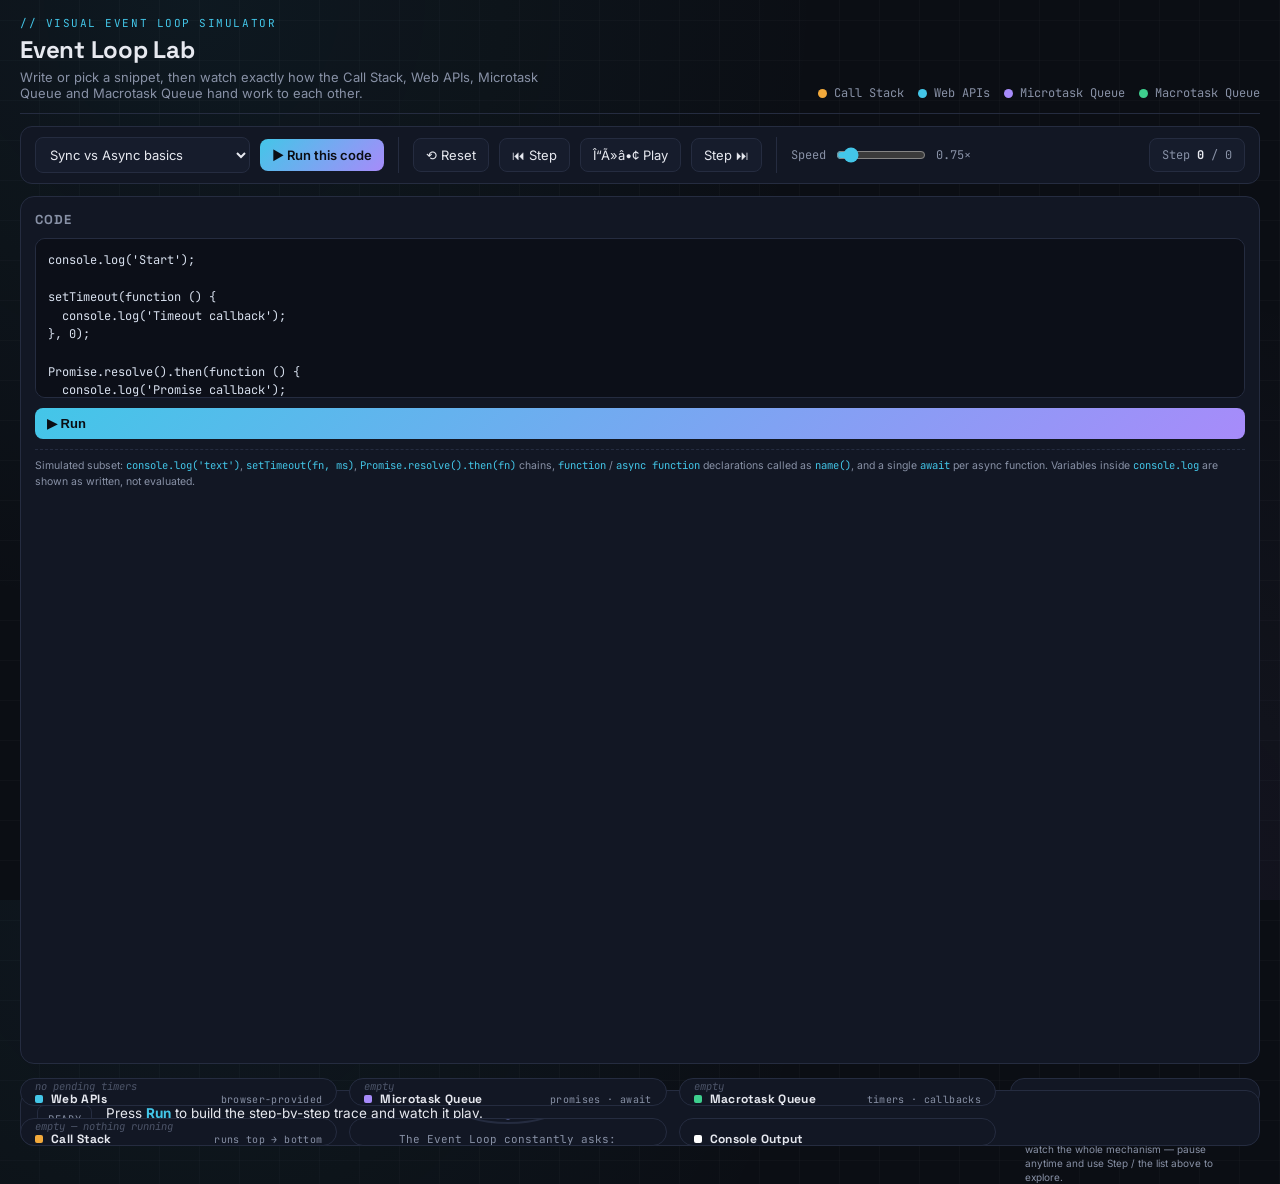
==== commit a14ed93a: "UI: Move Code card to top with full width" ====
--- a/index.html
+++ b/index.html
@@ -41,20 +41,21 @@
     <div class="step-counter">Step <b id="stepNow">0</b> / <span id="stepTotal">0</span></div>
   </div>
 
+  <div class="panel-card code-panel">
+    <h3>Code</h3>
+    <textarea id="codeInput" spellcheck="false"></textarea>
+    <div class="code-actions">
+      <button class="btn primary" id="runBtn2" style="flex:1;">▶ Run</button>
+    </div>
+    <div class="error-note" id="errorNote"></div>
+    <div class="supported-note">
+      Simulated subset: <code>console.log('text')</code>, <code>setTimeout(fn, ms)</code>, <code>Promise.resolve().then(fn)</code> chains,
+      <code>function</code> / <code>async function</code> declarations called as <code>name()</code>, and a single <code>await</code> per async function.
+      Variables inside <code>console.log</code> are shown as written, not evaluated.
+    </div>
+  </div>
+
   <div class="main-grid">
-    <div class="panel-card">
-      <h3>Code</h3>
-      <textarea id="codeInput" spellcheck="false"></textarea>
-      <div class="code-actions">
-        <button class="btn primary" id="runBtn2" style="flex:1;">▶ Run</button>
-      </div>
-      <div class="error-note" id="errorNote"></div>
-      <div class="supported-note">
-        Simulated subset: <code>console.log('text')</code>, <code>setTimeout(fn, ms)</code>, <code>Promise.resolve().then(fn)</code> chains,
-        <code>function</code> / <code>async function</code> declarations called as <code>name()</code>, and a single <code>await</code> per async function.
-        Variables inside <code>console.log</code> are shown as written, not evaluated.
-      </div>
-    </div>
 
     <div class="stage">
       <div class="zone zone-webapis">
--- a/styles.css
+++ b/styles.css
@@ -131,11 +131,16 @@
   flex:1;
   min-height:0;
   display:grid;
-  grid-template-columns:255px 1fr 250px;
+  grid-template-columns:1fr 250px;
   gap:14px;
 }
 @media (max-width:1180px){
-  .main-grid{grid-template-columns:225px 1fr 210px;}
+  .main-grid{grid-template-columns:1fr 210px;}
+}
+
+.code-panel {
+  flex: none;
+  margin-bottom: 14px;
 }
 
 .panel-card{
@@ -162,8 +167,8 @@
 /* code panel */
 textarea#codeInput{
   width:100%;
-  flex:1;
-  min-height:0;
+  flex: none;
+  height:160px;
   background:#0c0f18;
   color:#d8e0ee;
   border:1px solid var(--line);
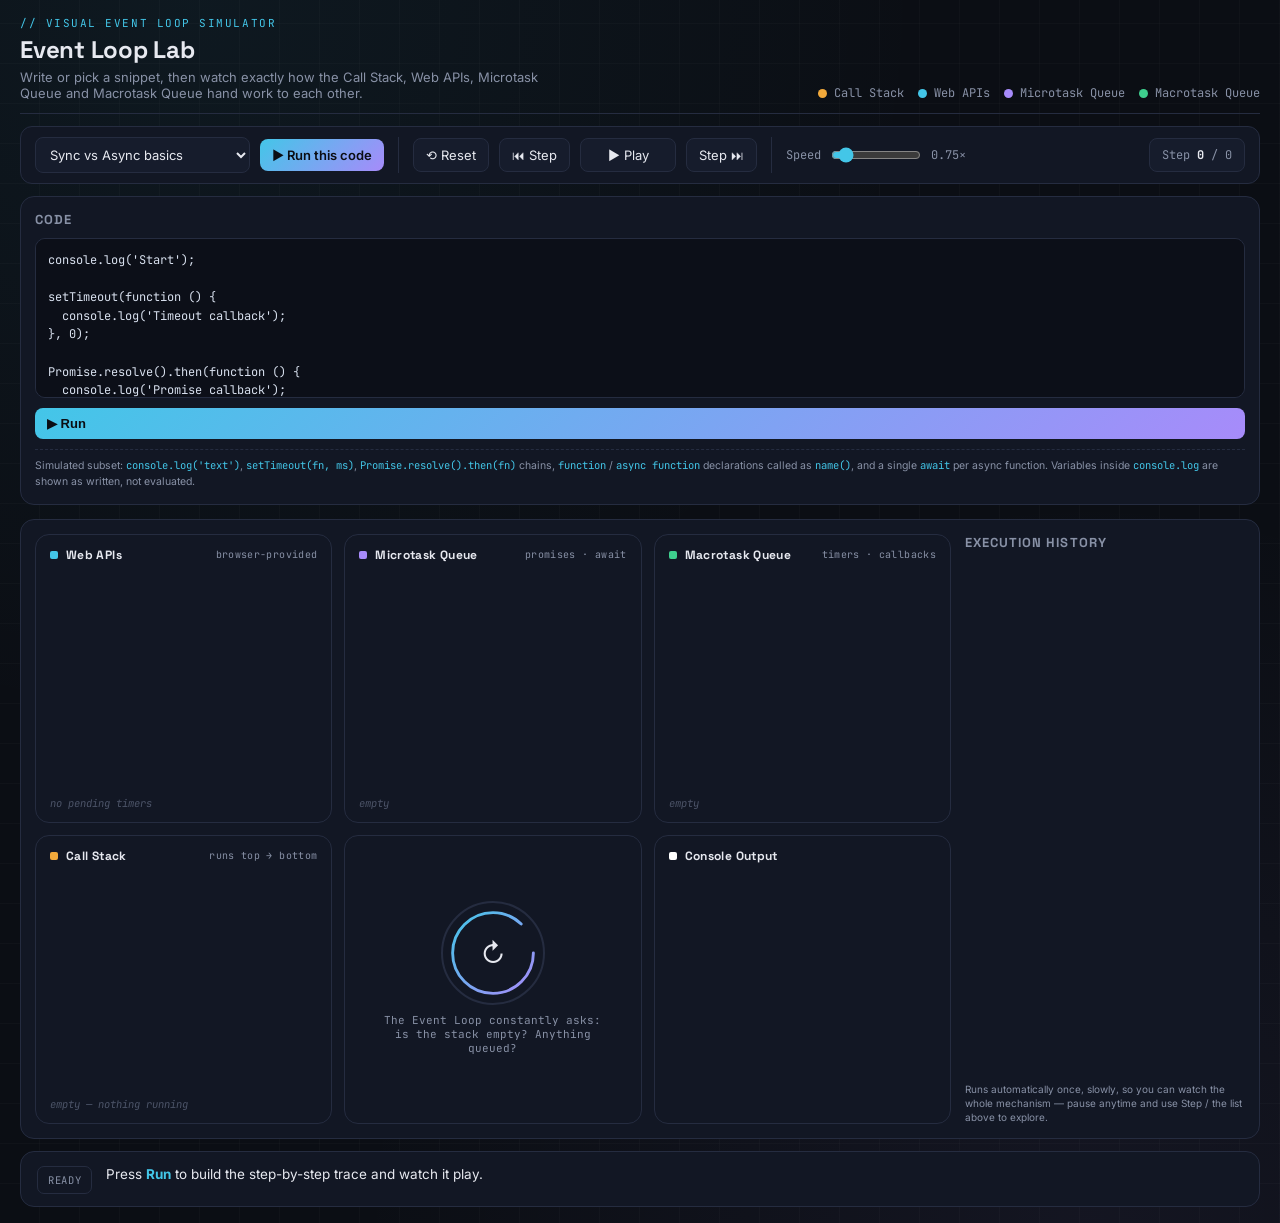
==== commit 4af2ab8b: "UI: Combine Stage and History into a single mechanism card, restore scrolling" ====
--- a/index.html
+++ b/index.html
@@ -100,7 +100,7 @@
       </div>
     </div>
 
-    <div class="panel-card history-panel">
+    <div class="history-panel">
       <h3>Execution history</h3>
       <div class="history-scroll" id="historyScroll"></div>
       <div class="autoplay-note">Runs automatically once, slowly, so you can watch the whole mechanism — pause anytime and use Step / the list above to explore.</div>
--- a/styles.css
+++ b/styles.css
@@ -21,7 +21,7 @@
 }
 
 *{box-sizing:border-box;}
-html,body{margin:0;padding:0;height:100%;}
+html,body{margin:0;padding:0;min-height:100vh;}
 body{
   background:
     radial-gradient(circle at 15% 0%, rgba(67,198,232,0.06), transparent 45%),
@@ -31,12 +31,12 @@
     var(--bg);
   color:var(--text);
   font-family:'Inter', sans-serif;
-  height:100%;
-  overflow:hidden;
+  overflow-x:hidden;
+  overflow-y:auto;
   padding:16px 20px;
 }
 
-.app{max-width:1500px;margin:0 auto;height:100%;display:flex;flex-direction:column;min-height:0;}
+.app{max-width:1500px;margin:0 auto;min-height:100vh;display:flex;flex-direction:column;}
 
 /* ---------- header ---------- */
 header.top{
@@ -128,18 +128,23 @@
 
 /* ---------- main layout ---------- */
 .main-grid{
-  flex:1;
-  min-height:0;
+  background: var(--panel);
+  border: 1px solid var(--line);
+  border-radius: 14px;
+  padding: 14px;
+  width: 100%;
+  height: 620px;
   display:grid;
-  grid-template-columns:1fr 250px;
+  grid-template-columns:1fr 280px;
   gap:14px;
 }
 @media (max-width:1180px){
-  .main-grid{grid-template-columns:1fr 210px;}
+  .main-grid{grid-template-columns:1fr 230px;}
 }
 
 .code-panel {
   flex: none;
+  height: auto;
   margin-bottom: 14px;
 }
 
@@ -370,8 +375,23 @@
 .explain-text{font-size:13.5px;line-height:1.5;}
 .explain-text b{color:var(--cyan);}
 
-/* history — now a vertical in-frame column, no page scrolling needed */
-.history-panel{grid-column:auto;}
+/* history panel */
+.history-panel{
+  grid-column:auto;
+  display:flex;
+  flex-direction:column;
+  min-height:0;
+}
+.history-panel h3{
+  flex:none;
+  font-family:'Space Grotesk',sans-serif;
+  font-size:13px;
+  text-transform:uppercase;
+  letter-spacing:.08em;
+  color:var(--muted);
+  margin:0 0 10px;
+  display:flex;align-items:center;justify-content:space-between;
+}
 .history-scroll{
   flex:1;
   min-height:0;
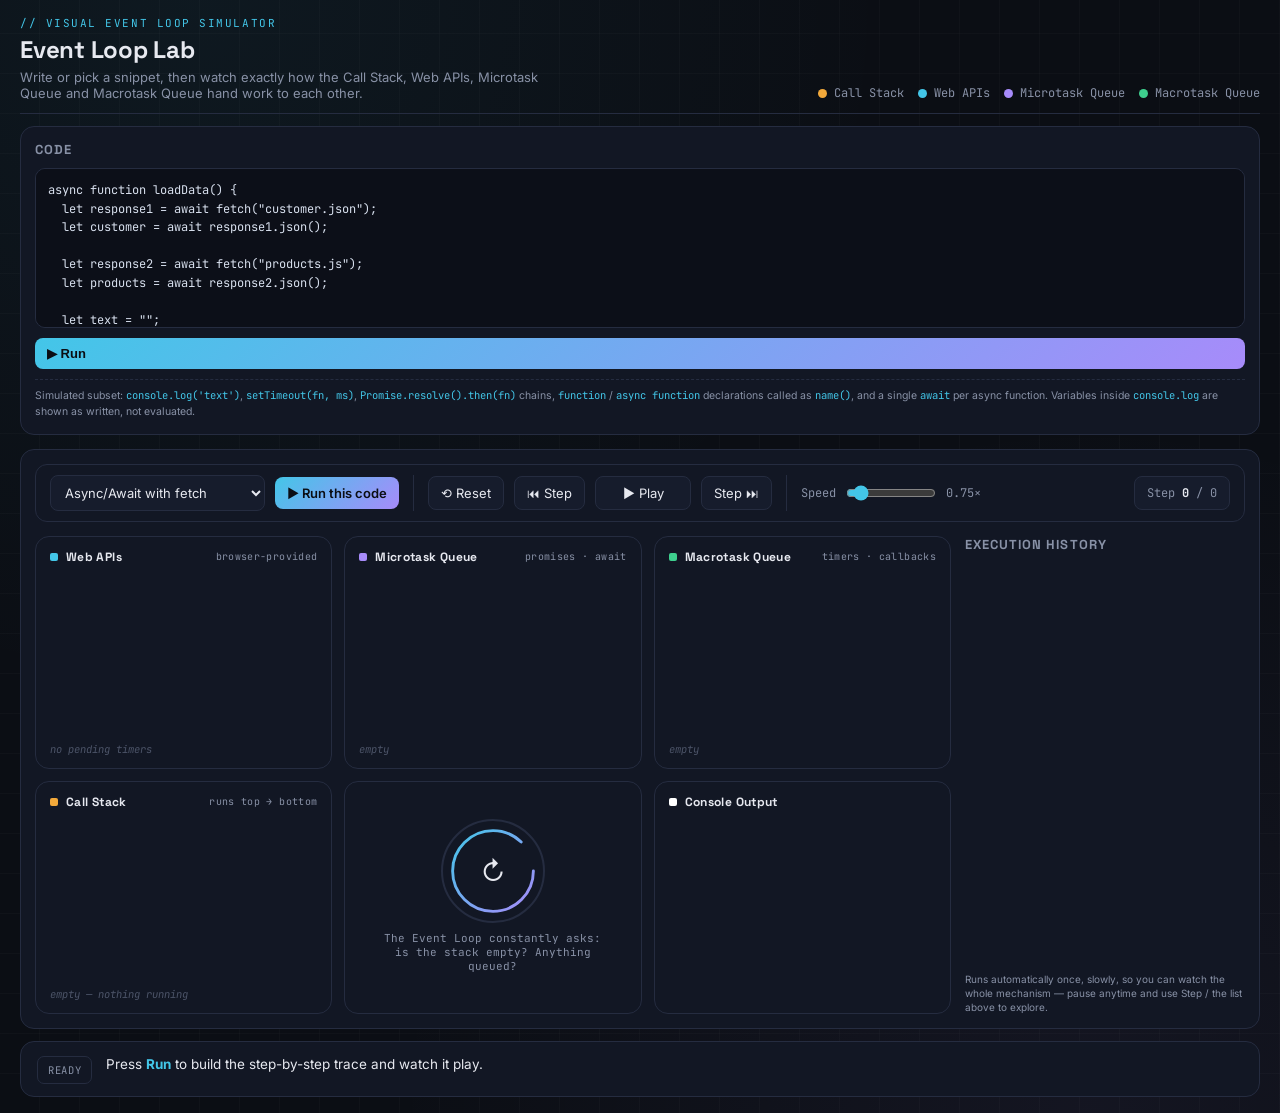
==== commit ac80af74: "UI: Move toolbar directly into the mechanism card" ====
--- a/index.html
+++ b/index.html
@@ -24,22 +24,7 @@
     </div>
   </header>
 
-  <div class="toolbar">
-    <select class="example-select" id="exampleSelect"></select>
-    <button class="btn primary" id="runBtn">▶ Run this code</button>
-    <div class="sep"></div>
-    <button class="btn" id="resetBtn" title="Back to step 0">⟲ Reset</button>
-    <button class="btn" id="backBtn" title="Step back">⏮ Step</button>
-    <button class="btn play" id="playBtn" title="Play / Pause">▶ Play</button>
-    <button class="btn" id="fwdBtn" title="Step forward">Step ⏭</button>
-    <div class="sep"></div>
-    <div class="speed-wrap">
-      Speed
-      <input type="range" id="speedRange" min="0.5" max="3" step="0.25" value="0.75">
-      <span id="speedLabel">0.75×</span>
-    </div>
-    <div class="step-counter">Step <b id="stepNow">0</b> / <span id="stepTotal">0</span></div>
-  </div>
+
 
   <div class="panel-card code-panel">
     <h3>Code</h3>
@@ -56,7 +41,23 @@
   </div>
 
   <div class="main-grid">
-
+    <div class="toolbar">
+      <select class="example-select" id="exampleSelect"></select>
+      <button class="btn primary" id="runBtn">▶ Run this code</button>
+      <div class="sep"></div>
+      <button class="btn" id="resetBtn" title="Back to step 0">⟲ Reset</button>
+      <button class="btn" id="backBtn" title="Step back">⏮ Step</button>
+      <button class="btn play" id="playBtn" title="Play / Pause">▶ Play</button>
+      <button class="btn" id="fwdBtn" title="Step forward">Step ⏭</button>
+      <div class="sep"></div>
+      <div class="speed-wrap">
+        Speed
+        <input type="range" id="speedRange" min="0.5" max="3" step="0.25" value="0.75">
+        <span id="speedLabel">0.75×</span>
+      </div>
+      <div class="step-counter">Step <b id="stepNow">0</b> / <span id="stepTotal">0</span></div>
+    </div>
+    
     <div class="stage">
       <div class="zone zone-webapis">
         <h4><span class="sw" style="background:var(--cyan)"></span>Web APIs<small>browser-provided</small></h4>
--- a/styles.css
+++ b/styles.css
@@ -72,6 +72,7 @@
 
 /* ---------- toolbar ---------- */
 .toolbar{
+  grid-column: 1 / -1;
   flex:none;
   display:flex;
   align-items:center;
@@ -81,7 +82,7 @@
   border:1px solid var(--line);
   border-radius:12px;
   padding:10px 14px;
-  margin-bottom:12px;
+  margin-bottom:0;
 }
 .toolbar select, .toolbar button, .toolbar input[type=range]{
   font-family:'Inter', sans-serif;
@@ -133,9 +134,10 @@
   border-radius: 14px;
   padding: 14px;
   width: 100%;
-  height: 620px;
+  height: 580px;
   display:grid;
   grid-template-columns:1fr 280px;
+  grid-template-rows: auto 1fr;
   gap:14px;
 }
 @media (max-width:1180px){
